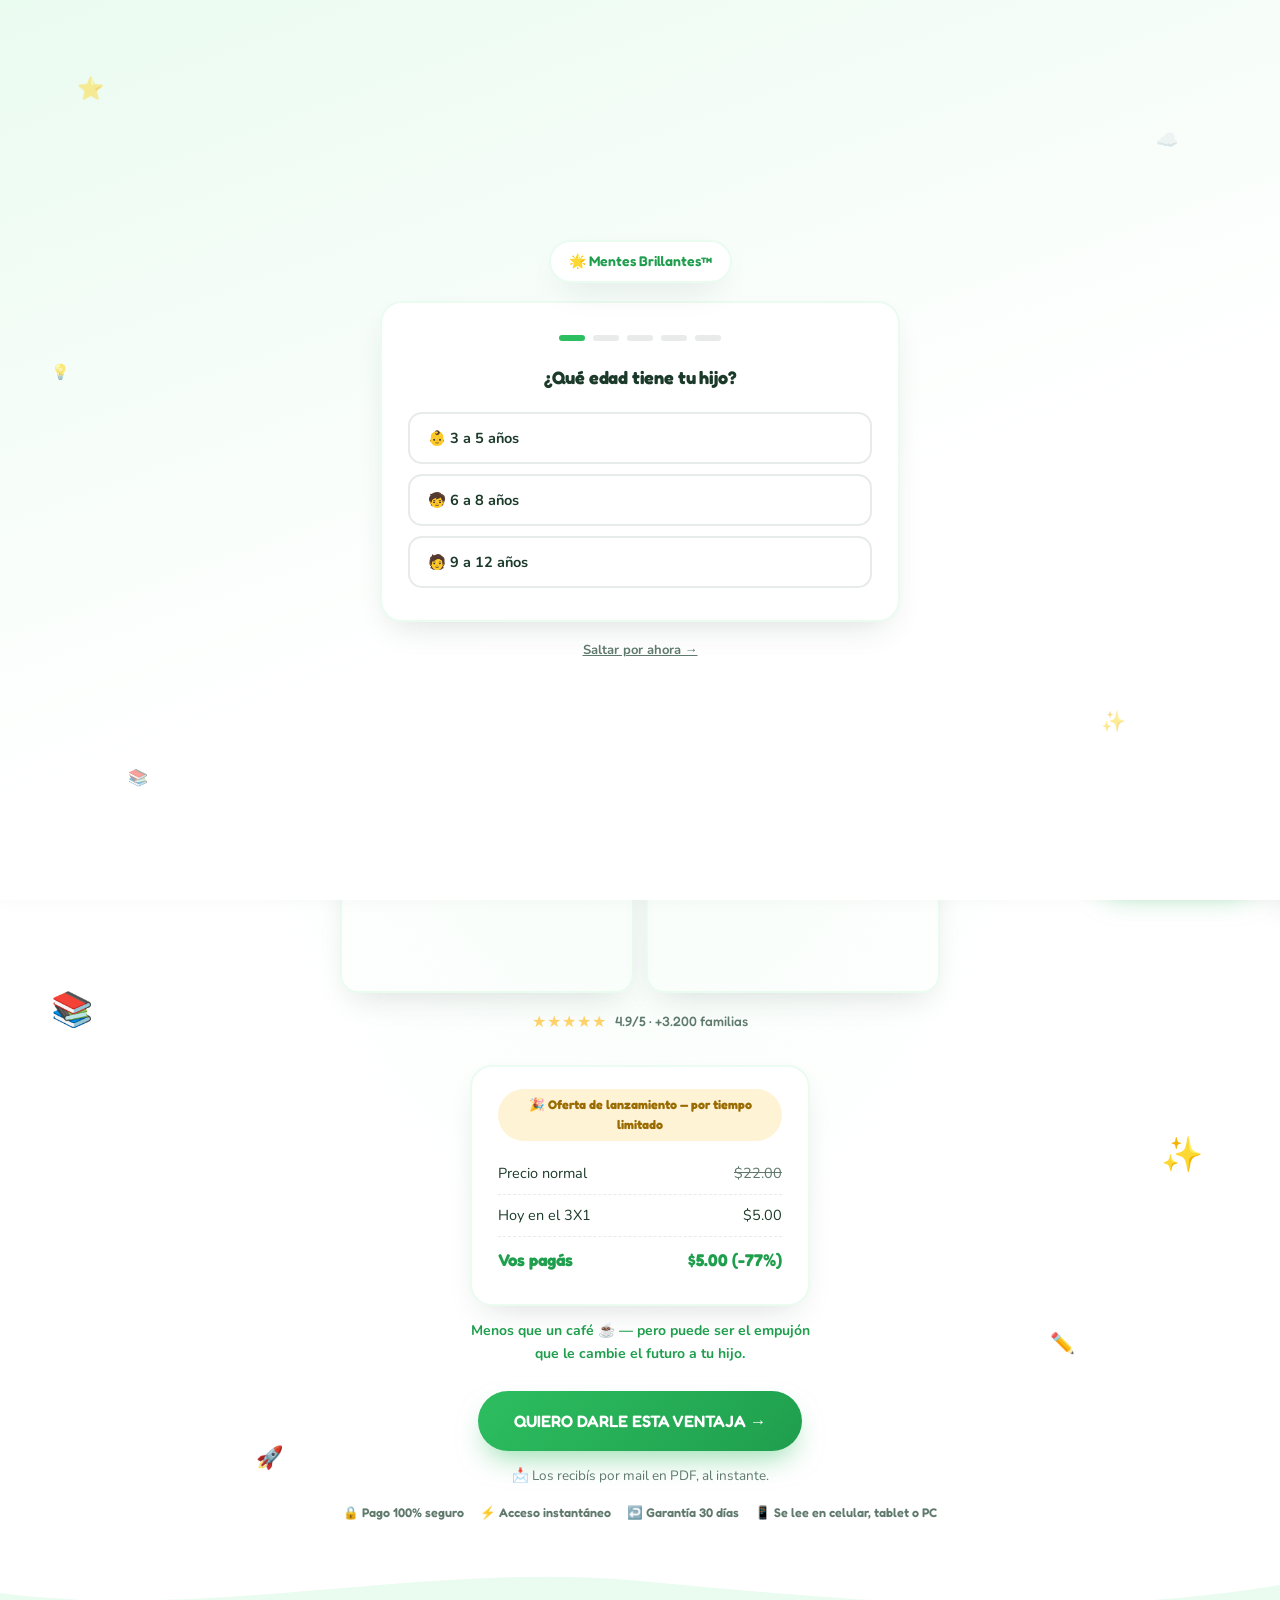
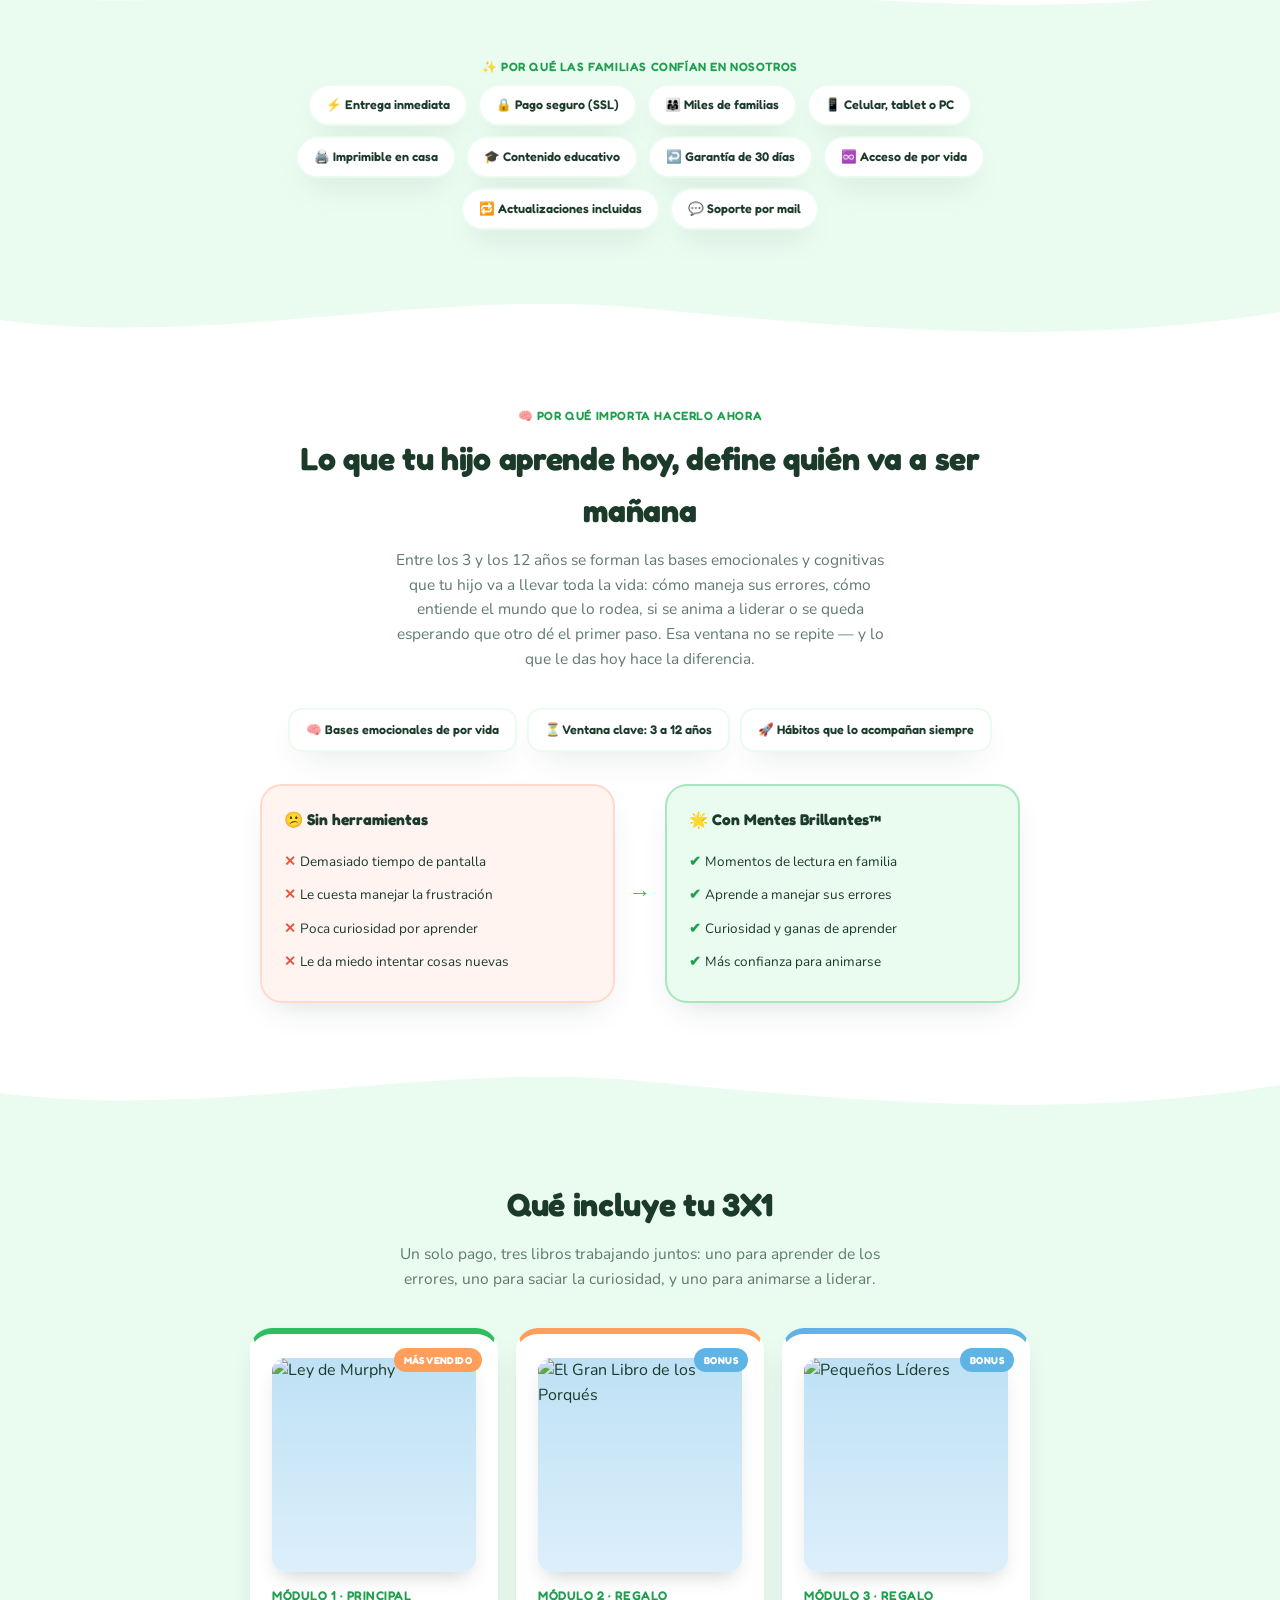
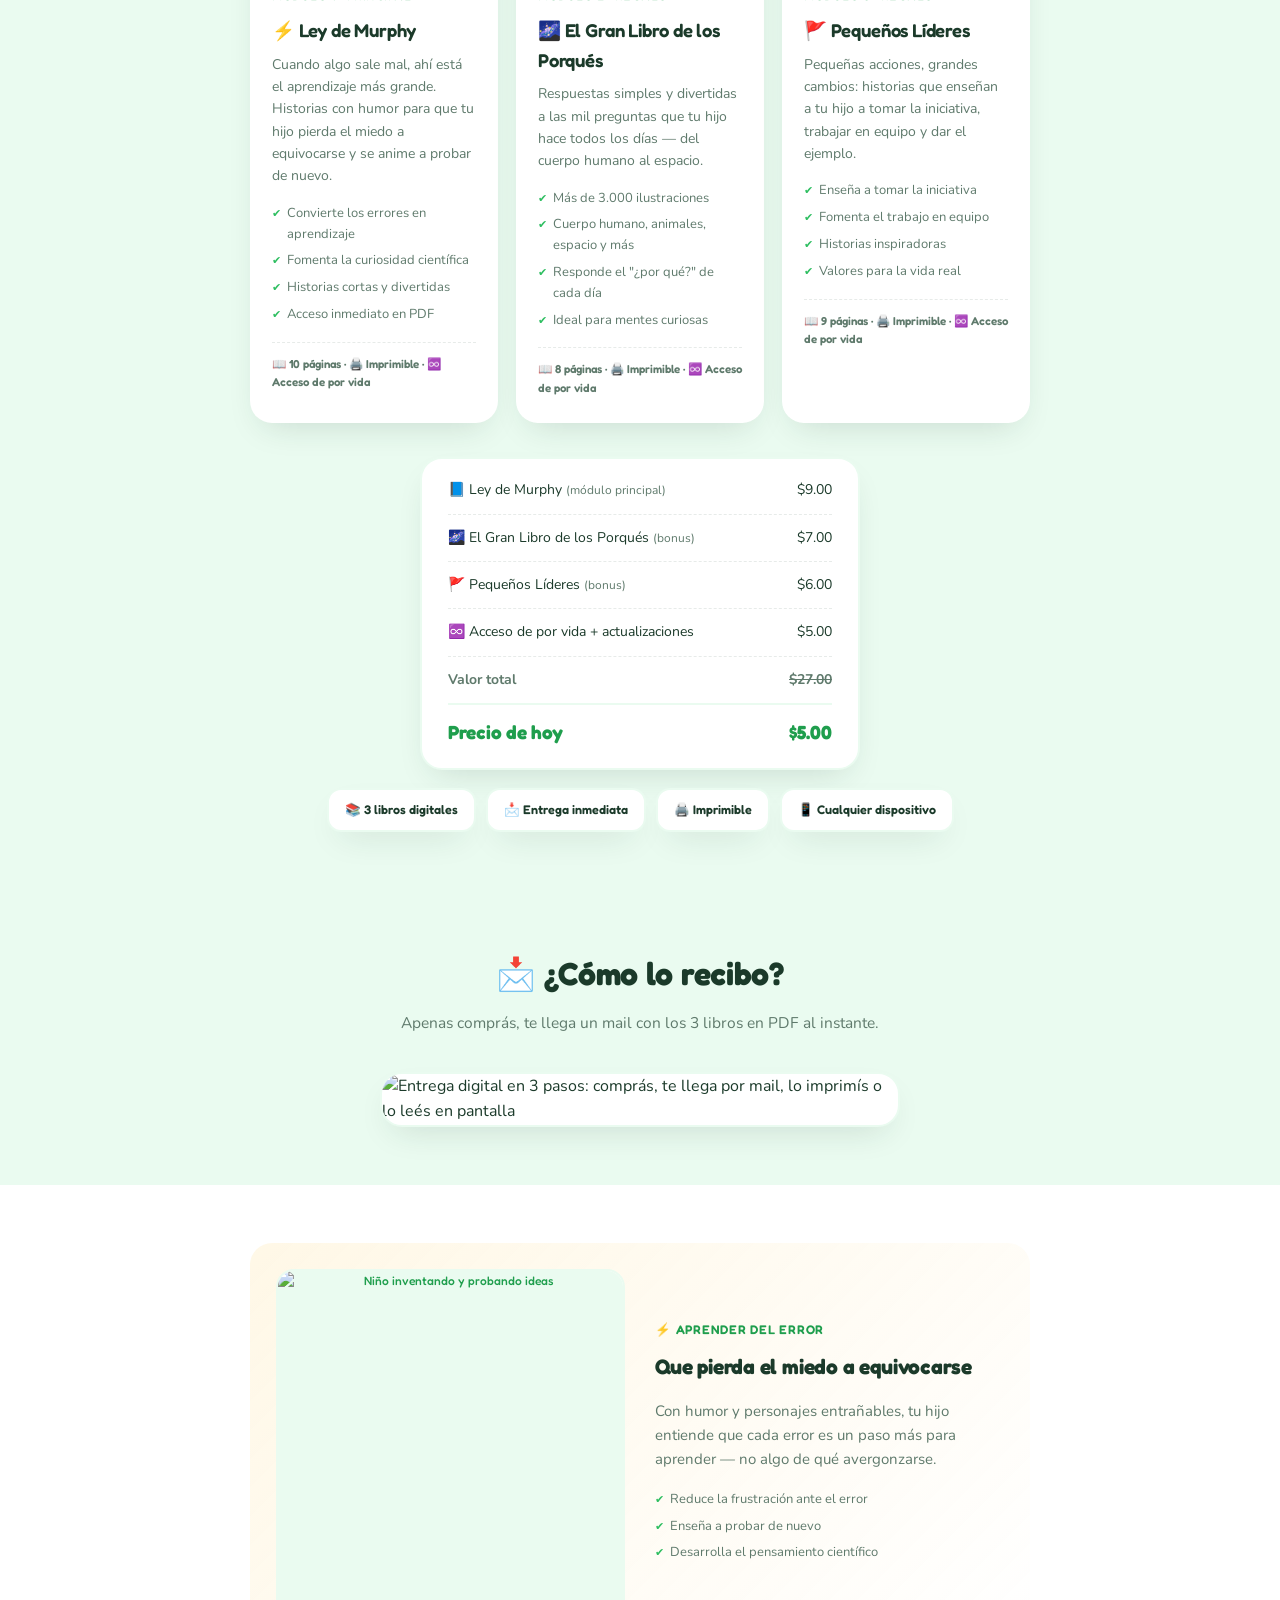
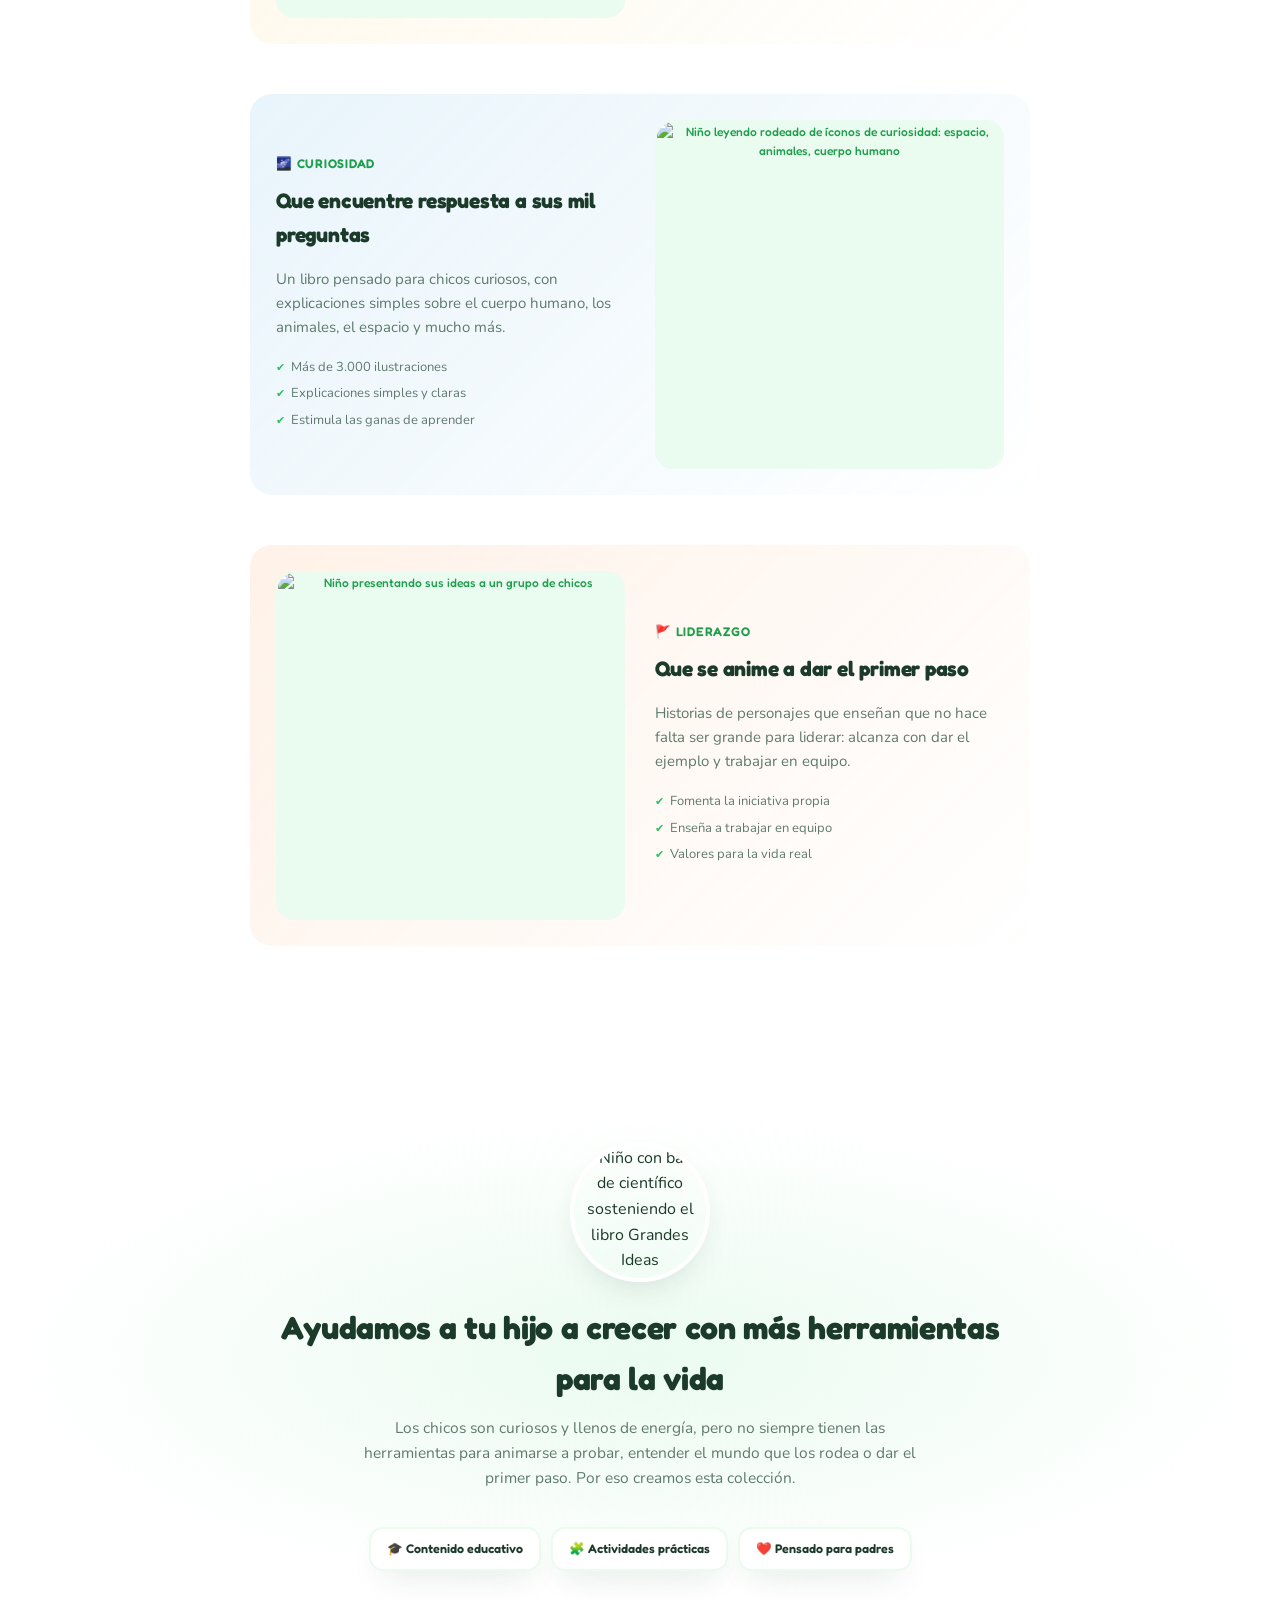
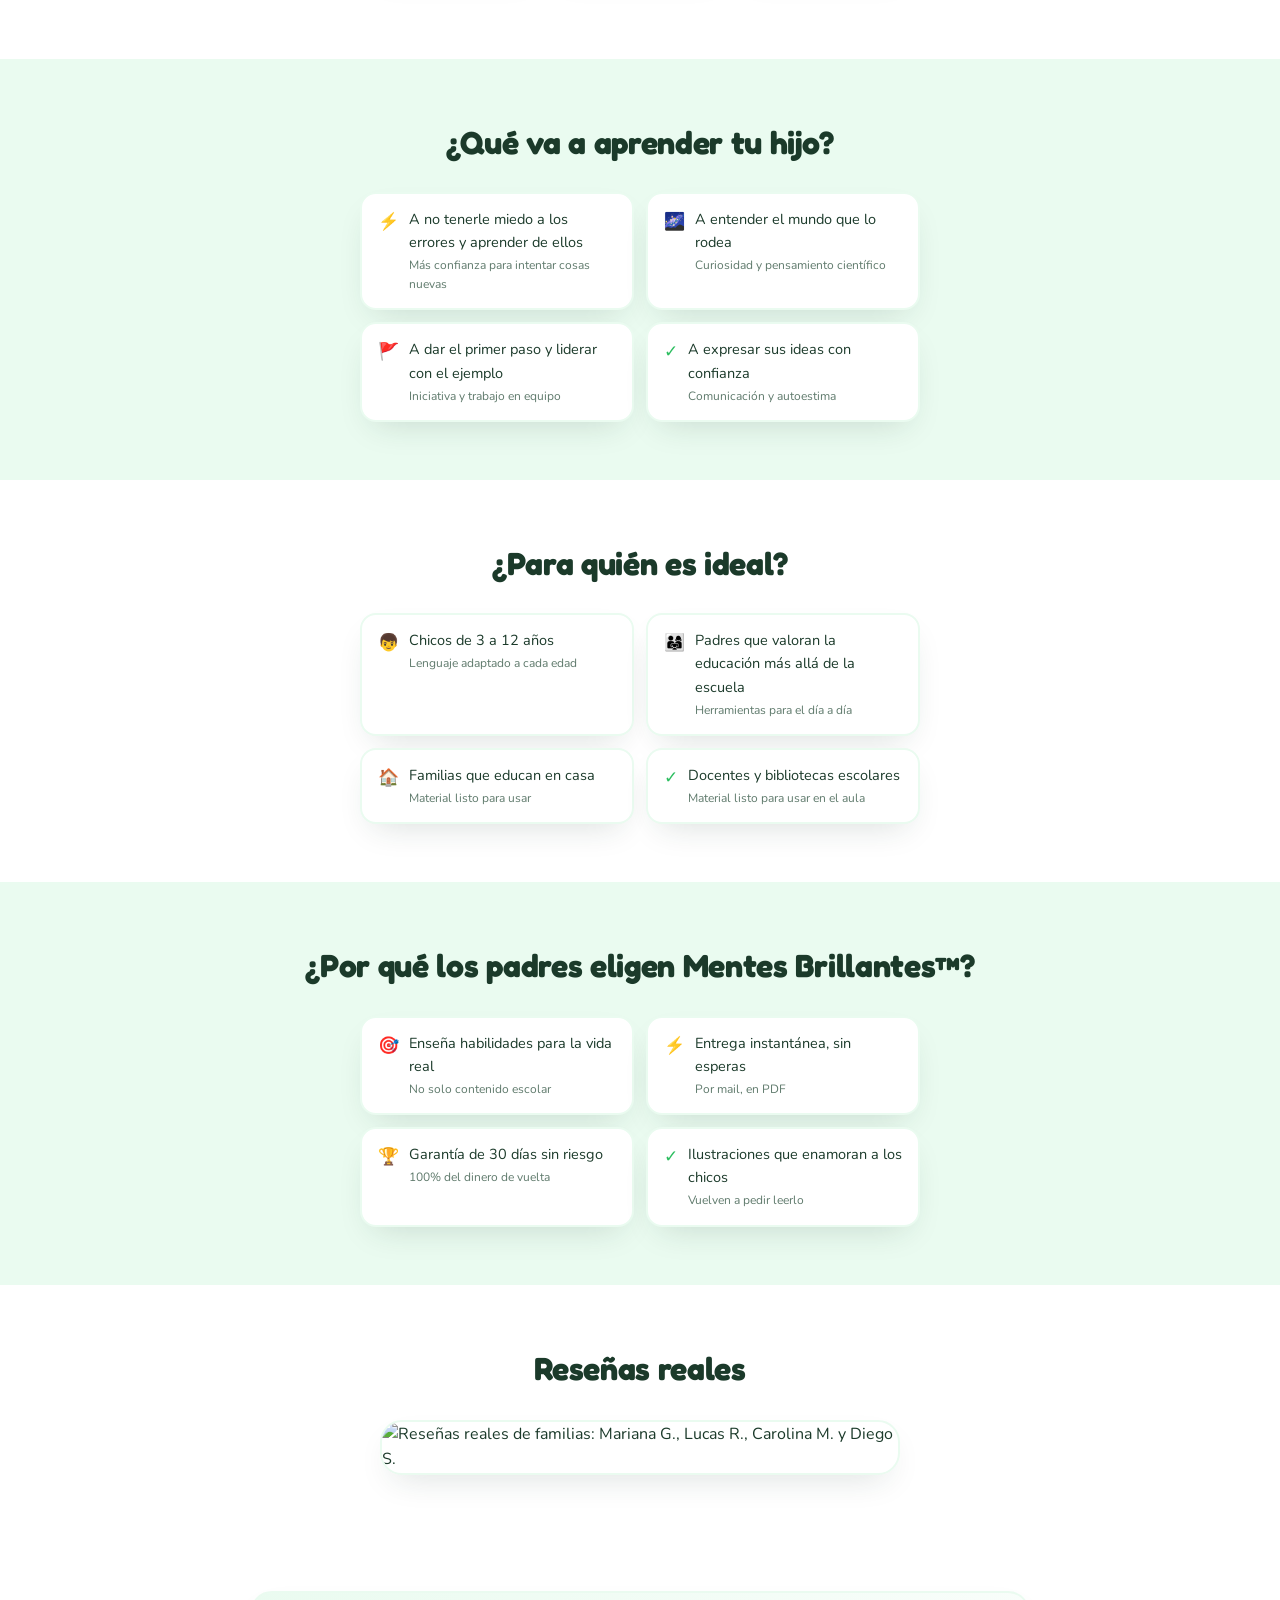
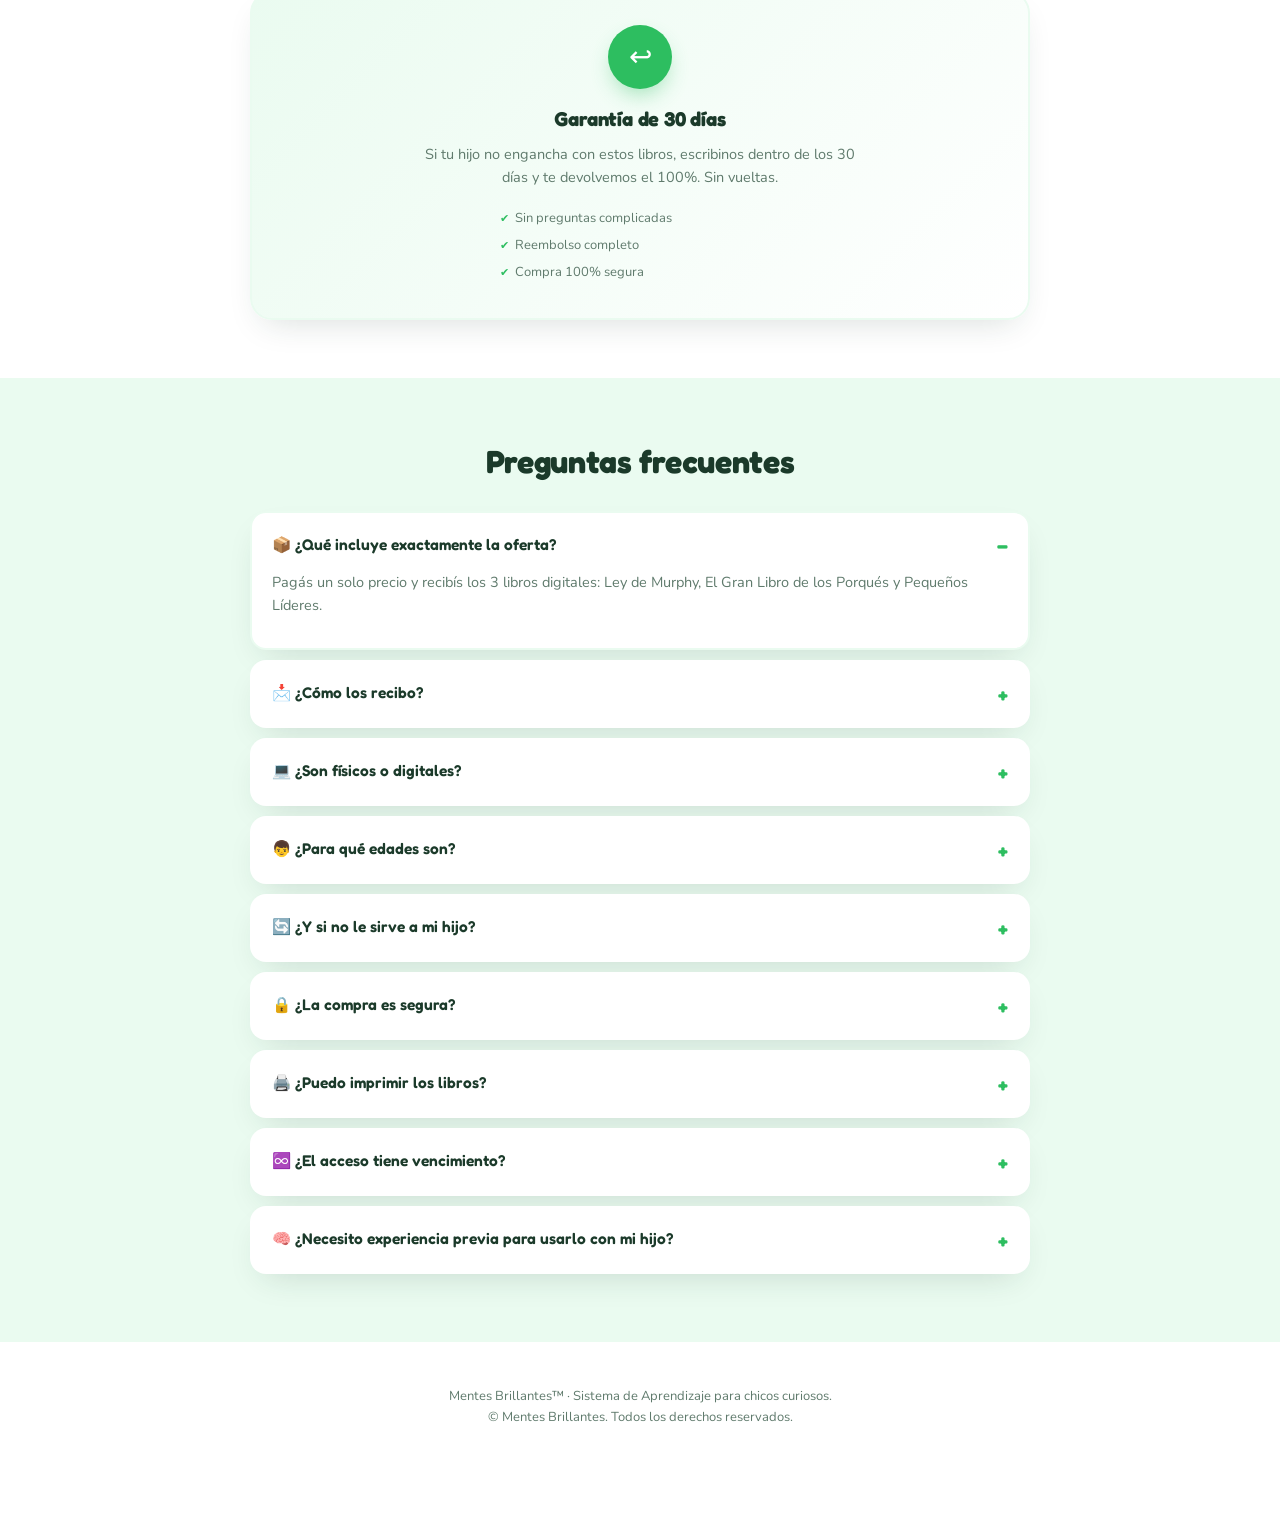
==== index.html @ 6974139f "Add files via upload" ====
<!DOCTYPE html>
<html lang="es">
<head>
<meta charset="UTF-8">
<meta name="viewport" content="width=device-width, initial-scale=1.0">
<title>Mentes Brillantes™ — 3X1 Colección para chicos</title>
<link rel="preconnect" href="https://fonts.googleapis.com">
<link href="https://fonts.googleapis.com/css2?family=Fredoka:wght@500;600;700&family=Nunito:wght@400;600;700;800&display=swap" rel="stylesheet">
<link rel="icon" type="image/svg+xml" href="favicon.svg">
<link rel="icon" type="image/png" sizes="32x32" href="favicon-32.png">
<link rel="apple-touch-icon" href="apple-touch-icon.png">
<link rel="stylesheet" href="style.css">

<!-- Meta Pixel Code -->
<script>
!function(f,b,e,v,n,t,s)
{if(f.fbq)return;n=f.fbq=function(){n.callMethod?
n.callMethod.apply(n,arguments):n.queue.push(arguments)};
if(!f._fbq)f._fbq=n;n.push=n;n.loaded=!0;n.version='2.0';
n.queue=[];t=b.createElement(e);t.async=!0;
t.src=v;s=b.getElementsByTagName(e)[0];
s.parentNode.insertBefore(t,s)}(window, document,'script',
'https://connect.facebook.net/en_US/fbevents.js');
fbq('init', '1269943107869825');
fbq('track', 'PageView');
</script>
<noscript><img height="1" width="1" style="display:none"
src="https://www.facebook.com/tr?id=1269943107869825&ev=PageView&noscript=1"
/></noscript>
<!-- End Meta Pixel Code -->

</head>
<body>

  <div class="quiz-intro" id="quizIntro">
    <span class="quiz-deco d1" style="top:8%;left:6%;">⭐</span>
    <span class="quiz-deco d2" style="top:14%;right:8%;">☁️</span>
    <span class="quiz-deco d3" style="bottom:12%;left:10%;">📚</span>
    <span class="quiz-deco d4" style="bottom:18%;right:12%;">✨</span>
    <span class="quiz-deco d5" style="top:40%;left:4%;">💡</span>
    <div class="quiz-intro-inner">
      <div class="quiz-intro-badge">🌟 Mentes Brillantes™</div>
      <div class="quiz-card">
        <div class="quiz-progress">
          <span class="quiz-dot active" data-dot="1"></span>
          <span class="quiz-dot" data-dot="2"></span>
          <span class="quiz-dot" data-dot="3"></span>
          <span class="quiz-dot" data-dot="4"></span>
          <span class="quiz-dot" data-dot="5"></span>
        </div>

        <div class="quiz-step" data-step="1">
          <h3>¿Qué edad tiene tu hijo?</h3>
          <div class="quiz-options">
            <button class="quiz-opt" data-q="edad" data-value="3 a 5 años">👶 3 a 5 años</button>
            <button class="quiz-opt" data-q="edad" data-value="6 a 8 años">🧒 6 a 8 años</button>
            <button class="quiz-opt" data-q="edad" data-value="9 a 12 años">🧑 9 a 12 años</button>
          </div>
        </div>

        <div class="quiz-step" data-step="2" hidden>
          <h3>¿Qué te gustaría mejorar en él o ella?</h3>
          <div class="quiz-options">
            <button class="quiz-opt" data-q="meta" data-value="errores">😅 Manejar mejor los errores</button>
            <button class="quiz-opt" data-q="meta" data-value="curiosidad">🌌 Estimular su curiosidad</button>
            <button class="quiz-opt" data-q="meta" data-value="liderazgo">🚩 Desarrollar su liderazgo</button>
          </div>
        </div>

        <div class="quiz-step" data-step="3" hidden>
          <h3>¿Cuánto tiempo pasa en pantallas al día?</h3>
          <div class="quiz-options">
            <button class="quiz-opt" data-q="pantalla" data-value="poco">🟢 Menos de 1 hora</button>
            <button class="quiz-opt" data-q="pantalla" data-value="medio">🟡 1 a 3 horas</button>
            <button class="quiz-opt" data-q="pantalla" data-value="mucho">🔴 Más de 3 horas</button>
          </div>
        </div>

        <div class="quiz-step" data-step="4" hidden>
          <h3>¿Con qué frecuencia le cuesta manejar la frustración?</h3>
          <div class="quiz-options">
            <button class="quiz-opt" data-q="frustracion" data-value="nunca">😌 Casi nunca</button>
            <button class="quiz-opt" data-q="frustracion" data-value="aveces">😐 A veces</button>
            <button class="quiz-opt" data-q="frustracion" data-value="seguido">😣 Bastante seguido</button>
          </div>
        </div>

        <div class="quiz-step" data-step="5" hidden>
          <h3>¿Cómo prefieren leer en casa?</h3>
          <div class="quiz-options">
            <button class="quiz-opt" data-q="lectura" data-value="juntos">👨‍👩‍👧 En familia, juntos</button>
            <button class="quiz-opt" data-q="lectura" data-value="solo">📖 Que lea solo/a</button>
            <button class="quiz-opt" data-q="lectura" data-value="ambos">🔄 Un poco de los dos</button>
          </div>
        </div>

        <div class="quiz-result" data-step="result" hidden>
          <div class="quiz-result-icon">🎉</div>
          <h3>¡Encontramos el sistema perfecto!</h3>
          <p id="quizResultText"></p>
          <button class="cta" id="quizContinueBtn" type="button">VER MI RECOMENDACIÓN →</button>
        </div>
      </div>
      <button class="quiz-skip" id="quizSkipBtn" type="button">Saltar por ahora →</button>
    </div>
  </div>

  <div class="portal-transition" id="portalTransition">
    <span class="portal-star" style="top:20%;left:15%;">⭐</span>
    <span class="portal-star" style="top:30%;right:18%;">✨</span>
    <span class="portal-star" style="bottom:25%;left:22%;">🌟</span>
    <span class="portal-star" style="bottom:35%;right:12%;">⭐</span>
    <span class="portal-star" style="top:50%;left:50%;">✨</span>
  </div>


  <div class="bg-pattern"></div>

  <div class="drawer-overlay" id="drawerOverlay"></div>
  <div class="drawer" id="cartDrawer">
    <div class="drawer-head">Tu carrito <button class="drawer-close" id="drawerClose">×</button></div>
    <div class="drawer-body">
      <div class="upsell-item">
        <div class="ph-img">📚</div>
        <div class="meta">Mentes Brillantes™ 3X1<small>$5.00</small></div>
      </div>
    </div>
    <div class="drawer-foot">
      <div class="subtotal"><span>Subtotal</span><span>$5.00</span></div>
      <a href="#" class="cta js-open-checkout">FINALIZAR COMPRA →</a>
    </div>
  </div>

  <div class="checkout-modal-overlay" id="checkoutOverlay"></div>
  <div class="checkout-modal" id="checkoutModal" role="dialog" aria-modal="true" aria-label="Resumen del pedido">
    <span class="co-deco cd1">⭐</span>
    <span class="co-deco cd2">✨</span>
    <span class="co-deco cd3">🌟</span>
    <button class="checkout-modal-close" id="checkoutModalClose" aria-label="Cerrar">×</button>

    <div class="co-reassure">🔒 Estás a un paso — compra 100% segura</div>

    <div class="co-covers">
      <img src="images/murphy.png" alt="Ley de Murphy">
      <img src="images/porques.png" alt="El Gran Libro de los Porqués">
      <img src="images/lideres.png" alt="Pequeños Líderes">
    </div>
    <h1 class="co-h1">Sistema de Aprendizaje 3X1</h1>
    <p class="co-sub">Confirmá tu pedido para recibir los 3 libros al instante</p>

    <ul class="co-includes">
      <li>⚡ Ley de Murphy — módulo principal</li>
      <li>🌌 El Gran Libro de los Porqués — de regalo</li>
      <li>🚩 Pequeños Líderes — de regalo</li>
      <li>♾️ Acceso de por vida + actualizaciones futuras</li>
    </ul>

    <div class="co-total">
      <span class="lbl">Total a pagar hoy</span>
      <span><span class="old">$22.00</span> &nbsp; <span class="now">$5.00</span></span>
    </div>

    <div class="co-trust">
      <span>🔒 Pago 100% seguro</span>
      <span>⚡ Entrega instantánea</span>
      <span>📱 Cualquier dispositivo</span>
      <span>↩️ Garantía 30 días</span>
    </div>

    <a href="https://checkoutkupfy.com/checkout/cmsc53tmu09qm01om63j3rvk7?offer=AZT6DG3" class="co-cta" id="checkoutCta">CONFIRMAR Y PAGAR DE FORMA SEGURA →</a>
    <p class="co-microcopy">Vas a completar el pago en un entorno 100% seguro. Los libros llegan a tu mail apenas se confirme.</p>
  </div>

  <div class="top-bar wrap" style="max-width:820px;">
    <span class="brand">🌟 Mentes Brillantes™</span>
    <button class="cart-btn" id="cartOpen">🛒 Carrito <span class="cart-count">1</span></button>
  </div>

  <div class="ribbon">
    <div class="track">
      <div class="seg">
        <span>🧠 CIENCIA Y CURIOSIDAD PARA CHICOS</span>
        <span>🎁 HOY 3X1</span>
        <span>📩 ENTREGA INSTANTÁNEA POR MAIL</span>
        <span>🔒 PAGO 100% SEGURO</span>
        <span>↩️ GARANTÍA DE 30 DÍAS</span>
        <span>🖨️ IMPRIMIBLE EN CASA</span>
        <span>📱 CUALQUIER DISPOSITIVO</span>
      </div>
      <div class="seg" aria-hidden="true">
        <span>🧠 CIENCIA Y CURIOSIDAD PARA CHICOS</span>
        <span>🎁 HOY 3X1</span>
        <span>📩 ENTREGA INSTANTÁNEA POR MAIL</span>
        <span>🔒 PAGO 100% SEGURO</span>
        <span>↩️ GARANTÍA DE 30 DÍAS</span>
        <span>🖨️ IMPRIMIBLE EN CASA</span>
        <span>📱 CUALQUIER DISPOSITIVO</span>
      </div>
    </div>
  </div>

  <div class="hero">
    <span class="hero-deco float-a twinkle" style="top:14%;left:6%;">⭐</span>
    <span class="hero-deco float-b" style="top:22%;right:8%;">☁️</span>
    <span class="hero-deco float-a" style="top:60%;left:4%;">📚</span>
    <span class="hero-deco float-b twinkle" style="top:70%;right:6%;">✨</span>
    <span class="hero-deco float-a" style="top:8%;right:22%;font-size:22px;">🎈</span>
    <span class="hero-deco float-b" style="bottom:6%;left:20%;font-size:22px;">🚀</span>
    <span class="hero-deco float-a twinkle" style="top:40%;left:11%;font-size:20px;">🧩</span>
    <span class="hero-deco float-b" style="top:16%;left:38%;font-size:18px;">💡</span>
    <span class="hero-deco float-a" style="bottom:14%;right:16%;font-size:20px;">✏️</span>

    <div class="wrap">
      <div class="badge">🌟 Sistema de Aprendizaje Mentes Brillantes™</div>
      <div class="quiz-personal-banner" id="quizPersonalBanner" hidden></div>
      <h1 class="headline">Dale a tu hijo <span class="hl">una ventaja para toda la vida</span>, aprendiendo mientras se divierte</h1>
      <p class="sub">Un sistema completo de 3 libros digitales, pensado por especialistas en desarrollo infantil, para que tu hijo de 3 a 12 años pierda el miedo a equivocarse, entienda el mundo que lo rodea, y se anime a liderar con el ejemplo.</p>

      <div class="above-fold-trust">
        <span>⭐⭐⭐⭐⭐ 4.9/5</span>
        <span>👨‍👩‍👧 +3.200 familias felices</span>
        <span>⚡ Acceso instantáneo</span>
        <span>📱 Funciona en cualquier dispositivo</span>
        <span>♾️ Acceso de por vida</span>
        <span>🔒 Pago 100% seguro</span>
        <span>↩️ Garantía de devolución</span>
      </div>

      <div class="hero-gallery">
        <div class="hg-main"><img src="images/grupo-3x1.png" alt="Colección 3X1 Mentes Brillantes"></div>
        <div class="hg-sub">
          <img src="images/grupo-precio.png" alt="Ley de Murphy + 2 libros de regalo">
          <img src="images/lifestyle-mama-hijo.jpg" alt="Mamá y su hijo leyendo juntos">
        </div>
      </div>

      <div class="mini-reviews">
        <span class="stars-inline">★★★★★</span> 4.9/5 · +3.200 familias
      </div>

      <div class="price-card">
        <div class="offer-reason">🎉 Oferta de lanzamiento — por tiempo limitado</div>
        <div class="row"><span>Precio normal</span><span style="text-decoration:line-through;color:var(--muted);">$22.00</span></div>
        <div class="row"><span>Hoy en el 3X1</span><span>$5.00</span></div>
        <div class="row total"><span>Vos pagás</span><span>$5.00 (-77%)</span></div>
      </div>
      <p class="value-line">Menos que un café ☕ — pero puede ser el empujón que le cambie el futuro a tu hijo.</p>

      <a href="#" class="cta js-open-checkout">QUIERO DARLE ESTA VENTAJA →</a>
      <p class="microcopy">📩 Los recibís por mail en PDF, al instante.</p>
      <div class="mini-trust-row">
        <span>🔒 Pago 100% seguro</span>
        <span>⚡ Acceso instantáneo</span>
        <span>↩️ Garantía 30 días</span>
        <span>📱 Se lee en celular, tablet o PC</span>
      </div>
    </div>
  </div>

  <div class="wave" style="margin-top:-2px;">
    <svg viewBox="0 0 1440 60" preserveAspectRatio="none"><path d="M0,32 C240,60 480,0 720,20 C960,40 1200,60 1440,24 L1440,60 L0,60 Z" fill="#EAFBF0"/></svg>
  </div>

  <section style="background:var(--green-light);padding-top:36px;">
    <div class="wrap fade-up">
      <div class="section-caption">✨ Por qué las familias confían en nosotros</div>
      <div class="trust-row">
        <div class="trust-pill">⚡ Entrega inmediata</div>
        <div class="trust-pill">🔒 Pago seguro (SSL)</div>
        <div class="trust-pill">👨‍👩‍👧 Miles de familias</div>
        <div class="trust-pill">📱 Celular, tablet o PC</div>
        <div class="trust-pill">🖨️ Imprimible en casa</div>
        <div class="trust-pill">🎓 Contenido educativo</div>
        <div class="trust-pill">↩️ Garantía de 30 días</div>
        <div class="trust-pill">♾️ Acceso de por vida</div>
        <div class="trust-pill">🔁 Actualizaciones incluidas</div>
        <div class="trust-pill">💬 Soporte por mail</div>
      </div>
    </div>
  </section>

  <div class="wave">
    <svg viewBox="0 0 1440 60" preserveAspectRatio="none"><path d="M0,28 C240,0 480,60 720,40 C960,20 1200,0 1440,36 L1440,60 L0,60 Z" fill="#EAFBF0" transform="scale(1,-1) translate(0,-60)"/></svg>
  </div>

  <section>
    <div class="wrap fade-up">
      <div class="section-caption">🧠 Por qué importa hacerlo ahora</div>
      <div class="bundle-title"><h2>Lo que tu hijo aprende hoy, define quién va a ser mañana</h2></div>
      <p class="bundle-sub">Entre los 3 y los 12 años se forman las bases emocionales y cognitivas que tu hijo va a llevar toda la vida: cómo maneja sus errores, cómo entiende el mundo que lo rodea, si se anima a liderar o se queda esperando que otro dé el primer paso. Esa ventana no se repite — y lo que le das hoy hace la diferencia.</p>
      <div class="stat-row">
        <div class="stat-pill">🧠 Bases emocionales de por vida</div>
        <div class="stat-pill">⏳ Ventana clave: 3 a 12 años</div>
        <div class="stat-pill">🚀 Hábitos que lo acompañan siempre</div>
      </div>

      <div class="before-after">
        <div class="ba-col ba-before">
          <div class="ba-title">😕 Sin herramientas</div>
          <ul>
            <li>Demasiado tiempo de pantalla</li>
            <li>Le cuesta manejar la frustración</li>
            <li>Poca curiosidad por aprender</li>
            <li>Le da miedo intentar cosas nuevas</li>
          </ul>
        </div>
        <div class="ba-arrow">→</div>
        <div class="ba-col ba-after">
          <div class="ba-title">🌟 Con Mentes Brillantes™</div>
          <ul>
            <li>Momentos de lectura en familia</li>
            <li>Aprende a manejar sus errores</li>
            <li>Curiosidad y ganas de aprender</li>
            <li>Más confianza para animarse</li>
          </ul>
        </div>
      </div>
    </div>
  </section>

  <div class="wave">
    <svg viewBox="0 0 1440 60" preserveAspectRatio="none"><path d="M0,32 C240,60 480,0 720,20 C960,40 1200,60 1440,24 L1440,60 L0,60 Z" fill="#EAFBF0"/></svg>
  </div>

  <section id="oferta" style="background:var(--green-light);">
    <div class="wrap fade-up">
      <div class="bundle-title"><h2>Qué incluye tu 3X1</h2></div>
      <p class="bundle-sub">Un solo pago, tres libros trabajando juntos: uno para aprender de los errores, uno para saciar la curiosidad, y uno para animarse a liderar.</p>

      <div class="bundle-grid">
        <div class="book-card">
          <div class="card-badge bestseller">MÁS VENDIDO</div>
          <div class="book-cover"><img src="images/murphy.png" alt="Ley de Murphy"></div>
          <div class="num">Módulo 1 · Principal</div>
          <h3>⚡ Ley de Murphy</h3>
          <p>Cuando algo sale mal, ahí está el aprendizaje más grande. Historias con humor para que tu hijo pierda el miedo a equivocarse y se anime a probar de nuevo.</p>
          <ul class="feature-list">
            <li>Convierte los errores en aprendizaje</li>
            <li>Fomenta la curiosidad científica</li>
            <li>Historias cortas y divertidas</li>
            <li>Acceso inmediato en PDF</li>
          </ul>
          <div class="mini-caption">📖 10 páginas · 🖨️ Imprimible · ♾️ Acceso de por vida</div>
        </div>
        <div class="book-card">
          <div class="card-badge bonus">BONUS</div>
          <div class="book-cover"><img src="images/porques.png" alt="El Gran Libro de los Porqués"></div>
          <div class="num">Módulo 2 · Regalo</div>
          <h3>🌌 El Gran Libro de los Porqués</h3>
          <p>Respuestas simples y divertidas a las mil preguntas que tu hijo hace todos los días — del cuerpo humano al espacio.</p>
          <ul class="feature-list">
            <li>Más de 3.000 ilustraciones</li>
            <li>Cuerpo humano, animales, espacio y más</li>
            <li>Responde el "¿por qué?" de cada día</li>
            <li>Ideal para mentes curiosas</li>
          </ul>
          <div class="mini-caption">📖 8 páginas · 🖨️ Imprimible · ♾️ Acceso de por vida</div>
        </div>
        <div class="book-card">
          <div class="card-badge bonus">BONUS</div>
          <div class="book-cover"><img src="images/lideres.png" alt="Pequeños Líderes"></div>
          <div class="num">Módulo 3 · Regalo</div>
          <h3>🚩 Pequeños Líderes</h3>
          <p>Pequeñas acciones, grandes cambios: historias que enseñan a tu hijo a tomar la iniciativa, trabajar en equipo y dar el ejemplo.</p>
          <ul class="feature-list">
            <li>Enseña a tomar la iniciativa</li>
            <li>Fomenta el trabajo en equipo</li>
            <li>Historias inspiradoras</li>
            <li>Valores para la vida real</li>
          </ul>
          <div class="mini-caption">📖 9 páginas · 🖨️ Imprimible · ♾️ Acceso de por vida</div>
        </div>
      </div>

      <div class="value-stack">
        <div class="vs-row"><span>📘 Ley de Murphy <em>(módulo principal)</em></span><span>$9.00</span></div>
        <div class="vs-row"><span>🌌 El Gran Libro de los Porqués <em>(bonus)</em></span><span>$7.00</span></div>
        <div class="vs-row"><span>🚩 Pequeños Líderes <em>(bonus)</em></span><span>$6.00</span></div>
        <div class="vs-row"><span>♾️ Acceso de por vida + actualizaciones</span><span>$5.00</span></div>
        <div class="vs-row total"><span>Valor total</span><span style="text-decoration:line-through;">$27.00</span></div>
        <div class="vs-row today"><span>Precio de hoy</span><span>$5.00</span></div>
      </div>

      <div class="stat-row">
        <div class="stat-pill">📚 3 libros digitales</div>
        <div class="stat-pill">📩 Entrega inmediata</div>
        <div class="stat-pill">🖨️ Imprimible</div>
        <div class="stat-pill">📱 Cualquier dispositivo</div>
      </div>
    </div>
  </section>

  <section style="background:var(--green-light);">
    <div class="wrap fade-up">
      <div class="bundle-title"><h2>📩 ¿Cómo lo recibo?</h2></div>
      <p class="bundle-sub">Apenas comprás, te llega un mail con los 3 libros en PDF al instante.</p>
      <div class="delivery-img">
        <img src="images/entrega-3-pasos.jpg" alt="Entrega digital en 3 pasos: comprás, te llega por mail, lo imprimís o lo leés en pantalla">
      </div>
    </div>
  </section>

  <section>
    <div class="wrap">
      <div class="img-block fade-up">
        <div class="ph-img has-img"><img src="images/lifestyle-inventor.jpg" alt="Niño inventando y probando ideas"></div>
        <div>
          <div class="eyebrow">⚡ Aprender del error</div>
          <h3>Que pierda el miedo a equivocarse</h3>
          <p>Con humor y personajes entrañables, tu hijo entiende que cada error es un paso más para aprender — no algo de qué avergonzarse.</p>
          <ul class="feature-list">
            <li>Reduce la frustración ante el error</li>
            <li>Enseña a probar de nuevo</li>
            <li>Desarrolla el pensamiento científico</li>
          </ul>
        </div>
      </div>
      <div class="img-block fade-up">
        <div class="ph-img has-img"><img src="images/lifestyle-curiosidad.jpg" alt="Niño leyendo rodeado de íconos de curiosidad: espacio, animales, cuerpo humano"></div>
        <div>
          <div class="eyebrow">🌌 Curiosidad</div>
          <h3>Que encuentre respuesta a sus mil preguntas</h3>
          <p>Un libro pensado para chicos curiosos, con explicaciones simples sobre el cuerpo humano, los animales, el espacio y mucho más.</p>
          <ul class="feature-list">
            <li>Más de 3.000 ilustraciones</li>
            <li>Explicaciones simples y claras</li>
            <li>Estimula las ganas de aprender</li>
          </ul>
        </div>
      </div>
      <div class="img-block fade-up">
        <div class="ph-img has-img"><img src="images/lifestyle-lider.jpg" alt="Niño presentando sus ideas a un grupo de chicos"></div>
        <div>
          <div class="eyebrow">🚩 Liderazgo</div>
          <h3>Que se anime a dar el primer paso</h3>
          <p>Historias de personajes que enseñan que no hace falta ser grande para liderar: alcanza con dar el ejemplo y trabajar en equipo.</p>
          <ul class="feature-list">
            <li>Fomenta la iniciativa propia</li>
            <li>Enseña a trabajar en equipo</li>
            <li>Valores para la vida real</li>
          </ul>
        </div>
      </div>
    </div>
  </section>

  <section>
    <div class="mission-wrap fade-up">
      <div class="blob"></div>
      <div class="wrap">
        <div class="mission-img"><img src="images/lifestyle-cientifico.jpg" alt="Niño con bata de científico sosteniendo el libro Grandes Ideas"></div>
        <div class="bundle-title"><h2>Ayudamos a tu hijo a crecer con más herramientas para la vida</h2></div>
        <p class="bundle-sub" style="max-width:560px;">Los chicos son curiosos y llenos de energía, pero no siempre tienen las herramientas para animarse a probar, entender el mundo que los rodea o dar el primer paso. Por eso creamos esta colección.</p>
        <div class="stat-row">
          <div class="stat-pill">🎓 Contenido educativo</div>
          <div class="stat-pill">🧩 Actividades prácticas</div>
          <div class="stat-pill">❤️ Pensado para padres</div>
        </div>
      </div>
    </div>
  </section>

  <section style="background:var(--green-light);">
    <div class="wrap fade-up">
      <div class="bundle-title"><h2>¿Qué va a aprender tu hijo?</h2></div>
      <div class="check-grid">
        <div class="check-chip"><span class="ico">⚡</span><div>A no tenerle miedo a los errores y aprender de ellos<span class="chip-sub">Más confianza para intentar cosas nuevas</span></div></div>
        <div class="check-chip"><span class="ico">🌌</span><div>A entender el mundo que lo rodea<span class="chip-sub">Curiosidad y pensamiento científico</span></div></div>
        <div class="check-chip"><span class="ico">🚩</span><div>A dar el primer paso y liderar con el ejemplo<span class="chip-sub">Iniciativa y trabajo en equipo</span></div></div>
        <div class="check-chip"><span class="ico">✓</span><div>A expresar sus ideas con confianza<span class="chip-sub">Comunicación y autoestima</span></div></div>
      </div>
    </div>
  </section>

  <section>
    <div class="wrap fade-up">
      <div class="bundle-title"><h2>¿Para quién es ideal?</h2></div>
      <div class="check-grid">
        <div class="check-chip"><span class="ico">👦</span><div>Chicos de 3 a 12 años<span class="chip-sub">Lenguaje adaptado a cada edad</span></div></div>
        <div class="check-chip"><span class="ico">👨‍👩‍👧</span><div>Padres que valoran la educación más allá de la escuela<span class="chip-sub">Herramientas para el día a día</span></div></div>
        <div class="check-chip"><span class="ico">🏠</span><div>Familias que educan en casa<span class="chip-sub">Material listo para usar</span></div></div>
        <div class="check-chip"><span class="ico">✓</span><div>Docentes y bibliotecas escolares<span class="chip-sub">Material listo para usar en el aula</span></div></div>
      </div>
    </div>
  </section>

  <section style="background:var(--green-light);">
    <div class="wrap fade-up">
      <div class="bundle-title"><h2>¿Por qué los padres eligen Mentes Brillantes™?</h2></div>
      <div class="check-grid">
        <div class="check-chip"><span class="ico">🎯</span><div>Enseña habilidades para la vida real<span class="chip-sub">No solo contenido escolar</span></div></div>
        <div class="check-chip"><span class="ico">⚡</span><div>Entrega instantánea, sin esperas<span class="chip-sub">Por mail, en PDF</span></div></div>
        <div class="check-chip"><span class="ico">🏆</span><div>Garantía de 30 días sin riesgo<span class="chip-sub">100% del dinero de vuelta</span></div></div>
        <div class="check-chip"><span class="ico">✓</span><div>Ilustraciones que enamoran a los chicos<span class="chip-sub">Vuelven a pedir leerlo</span></div></div>
      </div>
    </div>
  </section>

  <section>
    <div class="wrap fade-up">
      <div class="bundle-title"><h2>Reseñas reales</h2></div>
      <div class="reviews-img">
        <img src="images/testimonios-familias.jpg" alt="Reseñas reales de familias: Mariana G., Lucas R., Carolina M. y Diego S.">
      </div>
    </div>
  </section>

  <section>
    <div class="wrap fade-up">
      <div class="guarantee">
        <div class="g-icon">↩</div>
        <h3>Garantía de 30 días</h3>
        <p>Si tu hijo no engancha con estos libros, escribinos dentro de los 30 días y te devolvemos el 100%. Sin vueltas.</p>
        <ul class="feature-list" style="text-align:left;max-width:280px;margin:16px auto 0;">
          <li>Sin preguntas complicadas</li>
          <li>Reembolso completo</li>
          <li>Compra 100% segura</li>
        </ul>
      </div>
    </div>
  </section>

  <section style="background:var(--green-light);">
    <div class="wrap fade-up">
      <div class="bundle-title"><h2>Preguntas frecuentes</h2></div>
      <div style="margin-top:24px;">
        <details open>
          <summary>📦 ¿Qué incluye exactamente la oferta?</summary>
          <p>Pagás un solo precio y recibís los 3 libros digitales: Ley de Murphy, El Gran Libro de los Porqués y Pequeños Líderes.</p>
        </details>
        <details>
          <summary>📩 ¿Cómo los recibo?</summary>
          <p>Apenas completás la compra te llega un mail con los 3 PDF. Los podés imprimir o leer desde el celular, tablet o computadora.</p>
        </details>
        <details>
          <summary>💻 ¿Son físicos o digitales?</summary>
          <p>Son 100% digitales (PDF). No hay envío ni tiempos de espera.</p>
        </details>
        <details>
          <summary>👦 ¿Para qué edades son?</summary>
          <p>Pensados para chicos de 3 a 12 años, con lenguaje y ejemplos que se adaptan a distintas edades dentro de ese rango.</p>
        </details>
        <details>
          <summary>🔄 ¿Y si no le sirve a mi hijo?</summary>
          <p>Tenés 30 días de garantía. Si no quedás conforme, te devolvemos el 100% del pago.</p>
        </details>
        <details>
          <summary>🔒 ¿La compra es segura?</summary>
          <p>Sí, el pago se procesa de forma segura y vas a recibir tus libros al instante apenas se confirme.</p>
        </details>
        <details>
          <summary>🖨️ ¿Puedo imprimir los libros?</summary>
          <p>Sí, los 3 libros vienen en PDF de alta calidad, listos para imprimir en casa las veces que quieras.</p>
        </details>
        <details>
          <summary>♾️ ¿El acceso tiene vencimiento?</summary>
          <p>No. Una vez que comprás, el acceso es de por vida — el material es tuyo para siempre, junto con futuras actualizaciones.</p>
        </details>
        <details>
          <summary>🧠 ¿Necesito experiencia previa para usarlo con mi hijo?</summary>
          <p>No, no hace falta ninguna preparación. Los libros están pensados para que cualquier padre o madre los use directamente con su hijo, sin pasos extra.</p>
        </details>
      </div>
    </div>
  </section>

  <footer>
    Mentes Brillantes™ · Sistema de Aprendizaje para chicos curiosos.<br>
    © Mentes Brillantes. Todos los derechos reservados.
  </footer>

  <div class="sticky-bar">
    <div class="info">$5.00 <small>antes $22.00 · 3X1 · 🔒 entrega instantánea</small></div>
    <a href="#" class="cta secondary js-open-checkout">COMPRAR AHORA</a>
  </div>

<script src="script.js"></script>

</body>
</html>
---- style.css ----
:root{
    --green:#2DBE60;
    --green-dark:#1F9E4D;
    --green-light:#EAFBF0;
    --yellow:#FFD166;
    --blue:#5FB4E5;
    --orange:#FF9F5B;
    --purple:#C6A8E8;
    --ink:#1B3A2A;
    --muted:#5F7A6C;
    --line:rgba(27,58,42,0.10);
    --white:#FFFFFF;
    --radius:22px;
    --shadow: 0 14px 34px -14px rgba(27,58,42,0.18);
  }
  *{box-sizing:border-box;}
  html{scroll-behavior:smooth;}
  body{
    margin:0;background:var(--white);color:var(--ink);
    font-family:'Nunito',sans-serif;line-height:1.6;
    position:relative;overflow-x:hidden;
  }
  h1,h2,h3,.display{font-family:'Fredoka',sans-serif;margin:0;letter-spacing:-0.01em;}
  .wrap{max-width:820px;margin:0 auto;padding:0 20px;position:relative;z-index:2;}
  a{color:inherit;} img{max-width:100%;display:block;}

  /* ---------- decorative background pattern ---------- */
  .bg-pattern{
    position:fixed;inset:0;z-index:0;pointer-events:none;
    background-image:
      radial-gradient(circle at 8% 12%, rgba(45,190,96,0.05) 0 6px, transparent 7px),
      radial-gradient(circle at 32% 45%, rgba(255,209,102,0.06) 0 5px, transparent 6px),
      radial-gradient(circle at 68% 20%, rgba(95,180,229,0.05) 0 6px, transparent 7px),
      radial-gradient(circle at 85% 60%, rgba(198,168,232,0.06) 0 5px, transparent 6px),
      radial-gradient(circle at 18% 78%, rgba(255,159,91,0.05) 0 6px, transparent 7px),
      radial-gradient(circle at 55% 85%, rgba(45,190,96,0.05) 0 5px, transparent 6px),
      radial-gradient(circle at 92% 92%, rgba(255,209,102,0.05) 0 6px, transparent 7px);
    background-size: 480px 480px;
  }

  /* ---------- floaty animations ---------- */
  @keyframes floaty{0%,100%{transform:translateY(0) rotate(0deg);}50%{transform:translateY(-14px) rotate(4deg);}}
  @keyframes floaty2{0%,100%{transform:translateY(0) rotate(0deg);}50%{transform:translateY(10px) rotate(-3deg);}}
  @keyframes twinkle{0%,100%{opacity:.35;transform:scale(1);}50%{opacity:1;transform:scale(1.15);}}
  @keyframes pulseGlow{0%,100%{box-shadow:0 0 0 0 rgba(45,190,96,0.35);}50%{box-shadow:0 0 0 14px rgba(45,190,96,0);}}
  .float-a{animation:floaty 6s ease-in-out infinite;}
  .float-b{animation:floaty2 7s ease-in-out infinite;}
  .twinkle{animation:twinkle 2.6s ease-in-out infinite;}

  .fade-up{opacity:0;transform:translateY(24px);transition:opacity .6s ease, transform .6s ease;}
  .fade-up.in-view{opacity:1;transform:translateY(0);}

  /* ---------- top bar ---------- */
  .top-bar{
    display:flex;align-items:center;justify-content:space-between;
    padding:16px 20px;position:relative;z-index:3;
  }
  .top-bar .brand{font-size:19px;font-weight:700;color:var(--green-dark);}
  .cart-btn{
    background:var(--white);border:2px solid var(--green-light);border-radius:999px;
    padding:9px 16px;font-family:'Fredoka',sans-serif;font-size:13px;font-weight:600;
    color:var(--green-dark);cursor:pointer;display:flex;align-items:center;gap:6px;
    box-shadow:var(--shadow);
  }
  .cart-count{background:var(--green);color:#fff;border-radius:999px;font-size:11px;padding:1px 8px;}

  /* ---------- ribbon ---------- */
  .ribbon{
    background:linear-gradient(90deg,var(--green),var(--green-dark));
    color:#fff;overflow:hidden;position:relative;z-index:3;
    padding:11px 0;
  }
  .ribbon .track{
    display:flex;width:max-content;
    animation:marquee 22s linear infinite;
  }
  .ribbon:hover .track{animation-play-state:paused;}
  .ribbon .seg{
    display:flex;align-items:center;gap:28px;padding-right:28px;
    font-family:'Fredoka',sans-serif;font-weight:600;font-size:13.5px;white-space:nowrap;
  }
  .ribbon .seg span{opacity:0.9;}
  @keyframes marquee{
    0%{transform:translateX(0);}
    100%{transform:translateX(-50%);}
  }

  /* ---------- hero ---------- */
  .hero{
    position:relative;padding:60px 0 40px;text-align:center;overflow:hidden;
    background:radial-gradient(ellipse at 50% -10%, var(--green-light) 0%, rgba(255,255,255,0) 60%);
  }
  .hero-deco{position:absolute;font-size:34px;z-index:1;user-select:none;}
  .badge{
    display:inline-flex;align-items:center;gap:8px;
    background:var(--white);border:2px solid var(--green-light);
    color:var(--green-dark);font-family:'Fredoka',sans-serif;font-weight:600;
    font-size:12.5px;letter-spacing:0.03em;padding:8px 18px;border-radius:999px;
    margin-bottom:24px;box-shadow:var(--shadow);
  }
  h1.headline{font-size:clamp(32px,6vw,48px);font-weight:700;line-height:1.15;}
  h1.headline .hl{color:var(--green);position:relative;}
  .sub{color:var(--muted);font-size:17.5px;max-width:540px;margin:18px auto 0;}

  .gallery-row{display:flex;gap:12px;justify-content:center;margin:30px 0 0;flex-wrap:wrap;}
  .ph-img{
    background:var(--green-light);border:2px dashed rgba(45,190,96,0.35);border-radius:16px;
    display:flex;align-items:center;justify-content:center;color:var(--green-dark);
    font-family:'Fredoka',sans-serif;font-size:12px;text-align:center;padding:8px;font-weight:500;
    overflow:hidden;
  }
  .ph-img.has-img{border-style:solid;border-color:var(--green-light);background:#fff;padding:0;}
  .ph-img.has-img img{width:100%;height:100%;object-fit:cover;object-position:top center;display:block;}
  .gallery-row .ph-img{width:76px;height:76px;}

  /* ---------- hero product gallery (large, harmonious) ---------- */
  .hero-gallery{max-width:600px;margin:32px auto 0;display:flex;flex-direction:column;gap:12px;}
  .hg-main{
    border-radius:var(--radius);overflow:hidden;box-shadow:var(--shadow);
    border:2px solid var(--green-light);background:#fff;
  }
  .hg-main img{width:100%;display:block;}
  .hg-sub{display:grid;grid-template-columns:1fr 1fr;gap:12px;}
  .hg-sub img{
    width:100%;display:block;border-radius:18px;box-shadow:var(--shadow);
    border:2px solid var(--green-light);aspect-ratio:1/1;object-fit:cover;object-position:top center;
  }
  @media (max-width:480px){
    .hero-gallery{max-width:100%;}
  }

  /* ---------- book cover thumbnail on book-card ---------- */
  .book-cover{
    width:100%;aspect-ratio:4/4.2;border-radius:14px;overflow:hidden;margin-bottom:14px;
    box-shadow:0 10px 20px -8px rgba(27,58,42,0.25);
    background:linear-gradient(180deg,#BEE1F5,#DCEFFB);
    display:flex;align-items:center;justify-content:center;
  }
  .book-cover img{width:100%;height:100%;object-fit:contain;object-position:center;display:block;}

  .mini-reviews{
    display:flex;justify-content:center;align-items:center;gap:8px;
    color:var(--muted);font-size:13.5px;margin-top:16px;font-family:'Fredoka',sans-serif;font-weight:500;
  }
  .mini-reviews .stars-inline{color:var(--yellow);letter-spacing:1px;font-size:16px;}

  .price-card{
    background:var(--white);border:2px solid var(--green-light);border-radius:var(--radius);
    box-shadow:var(--shadow);padding:22px 26px;max-width:340px;margin:30px auto 0;
  }
  .price-card .row{display:flex;justify-content:space-between;padding:9px 0;font-size:14.5px;}
  .price-card .row + .row{border-top:1px dashed var(--line);}
  .price-card .row.total{font-family:'Fredoka',sans-serif;font-weight:700;color:var(--green-dark);font-size:17px;}
  .offer-reason{
    background:var(--yellow-light,#FFF3D6);color:#9A6B00;font-weight:700;font-size:12.5px;
    text-align:center;border-radius:999px;padding:6px 14px;margin-bottom:12px;
    font-family:'Fredoka',sans-serif;
  }
  .value-line{
    max-width:340px;margin:14px auto 0;text-align:center;font-size:14px;
    color:var(--green-dark);font-weight:700;font-family:'Nunito',sans-serif;
  }

  .cta{
    display:inline-flex;align-items:center;gap:8px;
    background:linear-gradient(135deg,var(--green),var(--green-dark));
    color:#fff;font-family:'Fredoka',sans-serif;font-weight:600;font-size:16.5px;
    padding:17px 36px;border-radius:999px;text-decoration:none;margin-top:26px;
    box-shadow:0 14px 28px -8px rgba(45,190,96,0.5);border:none;cursor:pointer;
    transition:transform .2s ease, box-shadow .2s ease;
    animation:pulseGlow 2.8s ease-in-out infinite;
  }
  .cta:hover{transform:translateY(-2px) scale(1.02);}
  .cta.secondary{background:linear-gradient(135deg,var(--orange),#F07B3A);animation:none;}
  .microcopy{color:var(--muted);font-size:13.5px;margin-top:14px;}

  /* ---------- wave divider ---------- */
  .wave{display:block;width:100%;line-height:0;position:relative;z-index:2;}
  .wave svg{width:100%;height:60px;display:block;}

  section{padding:58px 0;position:relative;z-index:2;}

  /* ---------- trust badges ---------- */
  .trust-row{display:flex;flex-wrap:wrap;gap:10px;justify-content:center;}
  .trust-pill{
    display:flex;align-items:center;gap:7px;background:var(--white);
    border:2px solid var(--green-light);border-radius:999px;padding:9px 16px;
    font-family:'Fredoka',sans-serif;font-size:12.5px;font-weight:600;color:var(--ink);
    box-shadow:var(--shadow);
  }

  /* ---------- section titles ---------- */
  .bundle-title{text-align:center;margin-bottom:12px;}
  .bundle-title h2{font-size:clamp(25px,4vw,32px);}
  .bundle-sub{text-align:center;color:var(--muted);max-width:500px;margin:8px auto 36px;font-size:15.5px;}

  /* ---------- book cards (toy style) ---------- */
  .bundle-grid{display:grid;grid-template-columns:repeat(3,1fr);gap:18px;}
  @media (max-width:680px){.bundle-grid{grid-template-columns:1fr;}}
  .book-card{
    background:var(--white);border-radius:var(--radius);
    padding:24px 20px;text-align:left;position:relative;
    box-shadow:var(--shadow);border:2px solid transparent;
    transition:transform .25s ease, box-shadow .25s ease;
  }
  .book-card:hover{transform:translateY(-6px);box-shadow:0 20px 40px -14px rgba(27,58,42,0.24);}
  .book-card:nth-child(1){border-top:6px solid var(--green);}
  .book-card:nth-child(2){border-top:6px solid var(--orange);}
  .book-card:nth-child(3){border-top:6px solid var(--blue);}
  .book-card .num{
    font-family:'Fredoka',sans-serif;color:var(--green-dark);font-weight:600;font-size:12.5px;
    letter-spacing:0.04em;text-transform:uppercase;
  }
  .book-card h3{font-size:18.5px;margin:10px 0 8px;font-weight:600;display:flex;align-items:center;gap:6px;}
  .book-card p{color:var(--muted);font-size:14px;margin:0;}
  .card-badge{
    position:absolute;top:14px;right:14px;font-family:'Fredoka',sans-serif;font-size:10px;font-weight:700;
    letter-spacing:0.04em;padding:4px 10px;border-radius:999px;color:#fff;
  }
  .card-badge.bestseller{background:var(--orange);}
  .card-badge.bonus{background:var(--blue);}
  .feature-list{list-style:none;margin:12px 0 0;padding:0;}
  .feature-list li{display:flex;gap:6px;align-items:flex-start;font-size:13px;color:var(--muted);padding:3px 0;}
  .feature-list li::before{content:"✔";color:var(--green);font-size:11px;margin-top:2px;}
  .mini-caption{
    margin-top:14px;padding-top:12px;border-top:1px dashed var(--line);
    font-size:11.5px;color:var(--muted);font-weight:600;font-family:'Fredoka',sans-serif;
  }

  /* ---------- value stack ---------- */
  .value-stack{
    max-width:440px;margin:34px auto 0;background:#fff;border-radius:var(--radius);
    box-shadow:var(--shadow);border:2px solid var(--green-light);padding:8px 26px;
  }
  .vs-row{display:flex;justify-content:space-between;gap:12px;padding:12px 0;font-size:14px;color:var(--ink);}
  .vs-row + .vs-row{border-top:1px dashed var(--line);}
  .vs-row em{color:var(--muted);font-style:normal;font-size:12px;}
  .vs-row.total{font-weight:700;color:var(--muted);}
  .vs-row.total span:last-child{text-decoration:line-through;}
  .vs-row.today{
    font-family:'Fredoka',sans-serif;font-weight:700;font-size:19px;color:var(--green-dark);
    border-top:2px solid var(--green-light)!important;
  }

  /* ---------- before / after ---------- */
  .before-after{
    display:flex;align-items:stretch;gap:14px;max-width:760px;margin:32px auto 0;flex-wrap:wrap;
  }
  .ba-col{flex:1;min-width:230px;border-radius:var(--radius);padding:22px 22px;box-shadow:var(--shadow);}
  .ba-before{background:#FFF4F0;border:2px solid #FFD9CC;}
  .ba-after{background:var(--green-light);border:2px solid rgba(45,190,96,0.35);}
  .ba-title{font-family:'Fredoka',sans-serif;font-weight:700;font-size:15.5px;margin-bottom:12px;}
  .ba-col ul{list-style:none;margin:0;padding:0;}
  .ba-col li{font-size:13.5px;padding:6px 0;color:var(--ink);}
  .ba-before li::before{content:"✕ ";color:#E4573D;font-weight:700;}
  .ba-after li::before{content:"✔ ";color:var(--green-dark);font-weight:700;}
  .ba-arrow{align-self:center;font-size:22px;color:var(--green);font-weight:700;}
  @media (max-width:680px){.ba-arrow{transform:rotate(90deg);margin:-4px auto;}}
  .section-caption{
    text-align:center;color:var(--green-dark);font-family:'Fredoka',sans-serif;font-weight:600;
    font-size:12px;letter-spacing:0.05em;text-transform:uppercase;margin-bottom:8px;
  }
  .mini-trust-row{display:flex;justify-content:center;gap:16px;flex-wrap:wrap;margin-top:16px;}
  .mini-trust-row span{font-size:12.5px;color:var(--muted);font-family:'Fredoka',sans-serif;font-weight:600;display:flex;align-items:center;gap:5px;}
  .above-fold-trust{display:flex;flex-wrap:wrap;gap:8px;justify-content:center;margin:18px 0 0;}
  .above-fold-trust span{
    background:#fff;border:1.5px solid var(--green-light);border-radius:999px;
    padding:6px 13px;font-size:12px;font-weight:700;color:var(--green-dark);
    font-family:'Fredoka',sans-serif;box-shadow:0 4px 10px -4px rgba(27,58,42,0.12);
  }
  .chip-sub{display:block;font-size:12px;color:var(--muted);font-weight:400;margin-top:2px;}
  .stat-row{display:flex;justify-content:center;gap:10px;flex-wrap:wrap;margin-top:18px;}
  .stat-pill{
    background:#fff;border:2px solid var(--green-light);border-radius:14px;padding:10px 16px;
    font-family:'Fredoka',sans-serif;font-size:12.5px;font-weight:600;color:var(--ink);box-shadow:var(--shadow);
    text-align:center;
  }

  /* ---------- steps (cómo lo recibo) ---------- */
  .steps-row{display:flex;justify-content:center;gap:8px;text-align:center;flex-wrap:wrap;margin-top:10px;}
  .step{max-width:150px;}
  .step .circle{
    width:56px;height:56px;border-radius:50%;background:var(--green-light);
    display:flex;align-items:center;justify-content:center;font-size:24px;margin:0 auto 10px;
    border:2px solid var(--green);
  }
  .step p{font-size:13.5px;color:var(--muted);margin:0;font-weight:600;}
  .step-arrow{align-self:center;color:var(--green);font-size:20px;margin-top:18px;}

  /* ---------- real marketing images (delivery + reviews) ---------- */
  .delivery-img, .reviews-img{
    max-width:520px;margin:26px auto 0;border-radius:var(--radius);overflow:hidden;
    box-shadow:var(--shadow);border:2px solid var(--green-light);background:#fff;
  }
  .delivery-img img, .reviews-img img{width:100%;display:block;}

  /* ---------- image benefit blocks ---------- */
  .img-block{display:grid;grid-template-columns:1fr 1fr;gap:30px;align-items:center;margin-bottom:50px;
    border-radius:var(--radius);padding:26px;
  }
  .img-block:nth-child(1){background:linear-gradient(135deg,rgba(255,209,102,0.16),rgba(255,255,255,0));}
  .img-block:nth-child(2){background:linear-gradient(135deg,rgba(95,180,229,0.14),rgba(255,255,255,0));}
  .img-block:nth-child(3){background:linear-gradient(135deg,rgba(255,159,91,0.14),rgba(255,255,255,0));}
  .img-block:nth-child(even){direction:rtl;}
  .img-block:nth-child(even) > *{direction:ltr;}
  @media (max-width:680px){.img-block{grid-template-columns:1fr;}.img-block:nth-child(even){direction:ltr;}}
  .img-block .ph-img{aspect-ratio:1/1;width:100%;border-radius:18px;}
  .img-block .ph-img.has-img img{object-fit:contain;object-position:center;background:var(--green-light);}
  .img-block .eyebrow{color:var(--green-dark);font-family:'Fredoka',sans-serif;font-size:12.5px;text-transform:uppercase;letter-spacing:0.06em;font-weight:600;}
  .img-block h3{font-size:21px;margin:10px 0 8px;}
  .img-block p{color:var(--muted);font-size:15px;}

  /* ---------- checklists as chips ---------- */
  .check-grid{display:grid;grid-template-columns:1fr 1fr;gap:12px;max-width:560px;margin:24px auto 0;}
  @media (max-width:600px){.check-grid{grid-template-columns:1fr;}}
  .check-chip{
    display:flex;gap:10px;align-items:flex-start;background:var(--white);
    border:2px solid var(--green-light);border-radius:16px;padding:14px 16px;
    font-size:14.5px;box-shadow:var(--shadow);
  }
  .check-chip .ico{color:var(--green);font-size:17px;flex-shrink:0;}

  /* ---------- mission blob ---------- */
  .mission-wrap{position:relative;text-align:center;padding:30px 20px;}
  .blob{
    position:absolute;inset:0;z-index:-1;
    background:radial-gradient(ellipse at center, var(--green-light) 0%, rgba(255,255,255,0) 70%);
  }
  .mission-img{
    width:140px;height:140px;border-radius:50%;overflow:hidden;margin:0 auto 20px;
    border:4px solid #fff;box-shadow:var(--shadow);
  }
  .mission-img img{width:100%;height:100%;object-fit:cover;object-position:top center;display:block;}

  /* ---------- testimonials ---------- */
  .quote-card{
    background:var(--white);border-radius:var(--radius);padding:28px;margin-bottom:18px;
    box-shadow:var(--shadow);border-left:6px solid var(--yellow);position:relative;
  }
  .quote-card .mark{font-family:'Fredoka',sans-serif;font-size:36px;color:var(--yellow);line-height:1;margin-bottom:4px;}
  .quote-card p{font-size:15px;margin:0 0 12px;}
  .quote-card .who{font-family:'Fredoka',sans-serif;font-size:13px;color:var(--muted);font-weight:600;}

  .testi-grid{display:grid;grid-template-columns:1fr 1fr;gap:16px;}
  @media (max-width:640px){.testi-grid{grid-template-columns:1fr;}}
  .testi{background:var(--white);border-radius:var(--radius);padding:20px;box-shadow:var(--shadow);border-top:5px solid var(--blue);}
  .stars{color:var(--yellow);letter-spacing:2px;font-size:15px;margin-bottom:8px;}
  .testi p{font-size:14.5px;color:var(--ink);margin:0 0 10px;}
  .testi .who{color:var(--muted);font-size:13px;font-family:'Fredoka',sans-serif;font-weight:600;}
  .testi-note{
    text-align:center;color:var(--muted);font-size:12.5px;margin-top:20px;
    border:2px dashed var(--green-light);border-radius:14px;padding:14px;
  }

  /* ---------- guarantee seal ---------- */
  .guarantee{
    background:linear-gradient(135deg,var(--green-light),#fff);
    border-radius:var(--radius);padding:32px;text-align:center;box-shadow:var(--shadow);
    border:2px solid var(--green-light);
  }
  .guarantee .g-icon{
    width:64px;height:64px;border-radius:50%;background:var(--green);color:#fff;
    display:flex;align-items:center;justify-content:center;font-size:28px;margin:0 auto 14px;
    box-shadow:0 10px 22px -6px rgba(45,190,96,0.45);
  }
  .guarantee h3{font-size:20px;margin-bottom:8px;}
  .guarantee p{color:var(--muted);font-size:14.5px;max-width:440px;margin:0 auto;}

  /* ---------- FAQ ---------- */
  details{
    background:var(--white);border-radius:16px;padding:16px 20px;margin-bottom:10px;
    box-shadow:var(--shadow);border:2px solid transparent;
  }
  details[open]{border-color:var(--green-light);}
  summary{
    font-family:'Fredoka',sans-serif;font-weight:600;font-size:15.5px;cursor:pointer;
    list-style:none;display:flex;justify-content:space-between;align-items:center;
  }
  summary::-webkit-details-marker{display:none;}
  summary::after{content:"+";color:var(--green);font-size:20px;font-weight:700;}
  details[open] summary::after{content:"–";}
  details p{color:var(--muted);font-size:14.5px;margin-top:10px;}

  footer{
    text-align:center;padding:44px 20px 100px;color:var(--muted);font-size:13px;position:relative;z-index:2;
  }

  /* ---------- sticky bottom bar ---------- */
  .sticky-bar{
    position:fixed;bottom:0;left:0;right:0;
    background:var(--white);border-top:2px solid var(--green-light);
    padding:12px 20px;display:flex;align-items:center;justify-content:space-between;
    gap:12px;z-index:50;box-shadow:0 -8px 24px rgba(27,58,42,0.08);
  }
  .sticky-bar .info{font-family:'Fredoka',sans-serif;font-size:14.5px;font-weight:600;}
  .sticky-bar .info small{display:block;color:var(--muted);font-size:11px;font-weight:400;}
  .sticky-bar .cta{margin:0;padding:12px 24px;font-size:14px;animation:none;}
  @media (max-width:420px){.sticky-bar .info{font-size:12.5px;}}

  /* ---------- cart drawer ---------- */
  .drawer-overlay{
    position:fixed;inset:0;background:rgba(27,58,42,0.35);
    opacity:0;pointer-events:none;transition:opacity .25s ease;z-index:90;
  }
  .drawer-overlay.open{opacity:1;pointer-events:auto;}
  .drawer{
    position:fixed;top:0;right:0;bottom:0;width:min(380px,88vw);
    background:#fff;box-shadow:-10px 0 30px rgba(27,58,42,0.15);
    transform:translateX(100%);transition:transform .3s ease;
    z-index:91;display:flex;flex-direction:column;
  }
  .drawer.open{transform:translateX(0);}
  .drawer-head{
    display:flex;justify-content:space-between;align-items:center;
    padding:18px 20px;border-bottom:2px solid var(--green-light);
    font-family:'Fredoka',sans-serif;font-weight:700;color:var(--green-dark);
  }
  .drawer-close{background:none;border:none;font-size:20px;cursor:pointer;color:var(--ink);}
  .drawer-body{padding:16px 20px;overflow-y:auto;flex:1;}
  .drawer-body h4{font-size:12px;text-transform:uppercase;letter-spacing:0.06em;color:var(--muted);margin:14px 0 8px;font-family:'Fredoka',sans-serif;}
  .upsell-item{display:flex;align-items:center;gap:10px;padding:10px 0;border-bottom:1px solid var(--line);}
  .upsell-item .ph-img{width:46px;height:46px;flex-shrink:0;font-size:9px;border-radius:10px;}
  .upsell-item .meta{flex:1;font-size:13.5px;}
  .upsell-item .meta small{display:block;color:var(--muted);font-size:12px;}
  .upsell-item button{
    border:2px solid var(--green);color:var(--green-dark);background:none;border-radius:8px;
    width:26px;height:26px;font-size:15px;cursor:pointer;
  }
  .drawer-foot{padding:16px 20px;border-top:2px solid var(--green-light);}
  .drawer-foot .subtotal{display:flex;justify-content:space-between;font-family:'Fredoka',sans-serif;font-weight:700;margin-bottom:12px;}
  .drawer-foot .cta{width:100%;justify-content:center;margin:0;animation:none;}

  /* ---------- mobile (9:16 phones) refinements ---------- */
  @media (max-width:480px){
    .wrap{padding:0 16px;}
    section{padding:42px 0;}
    .hero{padding:44px 0 30px;}

    /* keep only corner decorations, away from text */
    .hero-deco{font-size:24px !important;}
    .hero-deco[style*="right:22%"],
    .hero-deco[style*="left:4%"]{display:none;}

    h1.headline{font-size:clamp(26px,7.5vw,34px);}
    .sub{font-size:15.5px;padding:0 4px;}
    .badge{font-size:11.5px;padding:7px 14px;}

    .gallery-row .ph-img{width:64px;height:64px;font-size:10px;}
    .price-card{max-width:100%;padding:18px 18px;}
    .cta{font-size:15px;padding:15px 26px;width:100%;justify-content:center;}
    a.cta{display:flex;}

    /* marquee: smaller & tighter so it reads well on narrow screens */
    .ribbon .seg{gap:18px;padding-right:18px;font-size:11.5px;}
    .ribbon{padding:9px 0;}

    /* steps: stack vertically with down arrows */
    .steps-row{flex-direction:column;align-items:center;gap:4px;}
    .step{max-width:220px;}
    .step-arrow{transform:rotate(90deg);margin:2px 0;}

    .bundle-title h2{font-size:22px;}
    .bundle-sub{font-size:14.5px;padding:0 4px;}

    .img-block{padding:18px;gap:16px;}
    .check-grid{gap:10px;}
    .check-chip{padding:12px 14px;font-size:13.5px;}

    .trust-row{gap:8px;}
    .trust-pill{font-size:11.5px;padding:8px 13px;}

    .quote-card{padding:20px;}
    .guarantee{padding:24px 20px;}

    .sticky-bar{padding:10px 16px;}
    .sticky-bar .cta{width:auto;padding:11px 20px;}
  }

  /* ---------- checkout modal (popup) ---------- */
  .checkout-modal-overlay{
    position:fixed;inset:0;background:rgba(15,30,22,0.6);
    opacity:0;pointer-events:none;transition:opacity .25s ease;z-index:200;
  }
  .checkout-modal-overlay.open{opacity:1;pointer-events:auto;}
  .checkout-modal{
    position:fixed;top:50%;left:50%;transform:translate(-50%,-46%);
    width:min(460px,92vw);max-height:88vh;overflow-y:auto;
    background:#fff;border-radius:var(--radius);box-shadow:0 34px 70px -20px rgba(0,0,0,0.45);
    padding:30px 26px 26px;z-index:201;opacity:0;pointer-events:none;
    transition:opacity .25s ease, transform .25s ease;
  }
  .checkout-modal.open{opacity:1;pointer-events:auto;transform:translate(-50%,-50%);}
  .checkout-modal-close{
    position:absolute;top:14px;right:14px;width:32px;height:32px;border-radius:50%;
    background:var(--green-light);border:none;font-size:18px;line-height:1;cursor:pointer;
    color:var(--green-dark);font-weight:700;
  }
  .co-reassure{
    display:flex;align-items:center;justify-content:center;gap:8px;text-align:center;
    background:var(--green-light);border-radius:999px;padding:9px 16px;
    font-size:12px;font-weight:700;color:var(--green-dark);font-family:'Fredoka',sans-serif;
    margin:0 auto 18px;max-width:fit-content;
  }
  .co-covers{display:flex;gap:10px;justify-content:center;margin-bottom:14px;}
  .co-covers img{width:58px;border-radius:8px;box-shadow:0 6px 14px -6px rgba(27,58,42,0.3);}
  .co-h1{font-size:18px;text-align:center;margin:0 0 4px;font-family:'Fredoka',sans-serif;font-weight:600;}
  .co-sub{text-align:center;color:var(--muted);font-size:13px;margin:0 0 16px;}
  .co-includes{list-style:none;margin:0 0 16px;padding:0;}
  .co-includes li{display:flex;gap:8px;align-items:flex-start;font-size:13.5px;padding:5px 0;color:var(--ink);}
  .co-includes li::before{content:"✔";color:var(--green);font-weight:700;}
  .co-total{
    display:flex;justify-content:space-between;align-items:center;
    border-top:2px dashed var(--line);padding-top:14px;margin-top:2px;
  }
  .co-total .lbl{font-size:12.5px;color:var(--muted);}
  .co-total .old{text-decoration:line-through;color:var(--muted);font-size:13px;}
  .co-total .now{font-family:'Fredoka',sans-serif;font-weight:700;font-size:25px;color:var(--green-dark);}
  .co-trust{display:flex;flex-wrap:wrap;gap:7px;justify-content:center;margin:16px 0;}
  .co-trust span{
    background:#fff;border:1.5px solid var(--green-light);border-radius:999px;
    padding:5px 11px;font-size:11px;font-weight:700;color:var(--green-dark);
    font-family:'Fredoka',sans-serif;
  }
  .co-cta{
    display:flex;align-items:center;justify-content:center;gap:8px;width:100%;
    background:linear-gradient(135deg,var(--green),var(--green-dark));
    color:#fff;font-family:'Fredoka',sans-serif;font-weight:700;font-size:15.5px;
    padding:16px 18px;border-radius:999px;text-decoration:none;border:none;cursor:pointer;
    box-shadow:0 14px 28px -8px rgba(45,190,96,0.5);
    animation:pulseGlow 2.8s ease-in-out infinite;
  }
  .co-microcopy{text-align:center;font-size:11.5px;color:var(--muted);margin-top:10px;}
  @media (max-width:480px){
    .checkout-modal{padding:26px 18px 20px;}
  }

  /* ---- "o que se move vende": elementos vivos dentro do pop-up ---- */
  .co-deco{position:absolute;pointer-events:none;font-size:18px;opacity:0.55;animation:coFloat 5s ease-in-out infinite;}
  .co-deco.cd1{top:14px;left:18px;animation-duration:4.6s;}
  .co-deco.cd2{top:60px;right:20px;font-size:14px;animation-duration:5.4s;animation-delay:.5s;}
  .co-deco.cd3{bottom:90px;left:14px;font-size:15px;animation-duration:6s;animation-delay:1s;}
  @keyframes coFloat{
    0%,100%{transform:translateY(0) rotate(0deg);}
    50%{transform:translateY(-10px) rotate(8deg);}
  }

  .co-covers img{animation: coCoverBob 3.2s ease-in-out infinite;}
  .co-covers img:nth-child(2){animation-delay:.3s;}
  .co-covers img:nth-child(3){animation-delay:.6s;}
  @keyframes coCoverBob{
    0%,100%{transform:translateY(0) rotate(0deg);}
    50%{transform:translateY(-5px) rotate(-2deg);}
  }

  .co-includes li{animation: coLiRise .4s ease both;}
  .co-includes li:nth-child(1){animation-delay:.05s;}
  .co-includes li:nth-child(2){animation-delay:.15s;}
  .co-includes li:nth-child(3){animation-delay:.25s;}
  .co-includes li:nth-child(4){animation-delay:.35s;}
  @keyframes coLiRise{from{opacity:0;transform:translateX(-8px);} to{opacity:1;transform:translateX(0);}}

  .co-total .now{position:relative;display:inline-block;animation: coPriceIn .5s cubic-bezier(.34,1.56,.64,1) both .4s;}
  @keyframes coPriceIn{
    0%{opacity:0;transform:scale(.6);}
    70%{opacity:1;transform:scale(1.15);}
    100%{opacity:1;transform:scale(1);}
  }

  .co-trust span{animation: coTrustIn .4s ease both;}
  .co-trust span:nth-child(1){animation-delay:.5s;}
  .co-trust span:nth-child(2){animation-delay:.58s;}
  .co-trust span:nth-child(3){animation-delay:.66s;}
  .co-trust span:nth-child(4){animation-delay:.74s;}
  @keyframes coTrustIn{from{opacity:0;transform:translateY(6px);} to{opacity:1;transform:translateY(0);}}

  @media (prefers-reduced-motion: reduce){
    .co-deco{display:none;}
    .co-covers img, .co-includes li, .co-total .now, .co-trust span{animation:none !important;}
  }

  /* ---------- Stripe Elements form (embutido no modal) ---------- */
  .co-field{margin-bottom:14px;}
  .co-field label{
    display:block;font-size:12.5px;font-weight:700;color:var(--ink);
    margin-bottom:6px;font-family:'Fredoka',sans-serif;
  }
  .co-field input{
    width:100%;padding:12px 14px;border-radius:12px;border:2px solid var(--line);
    font-family:'Nunito',sans-serif;font-size:14.5px;color:var(--ink);
    background:#fff;outline:none;transition:border-color .2s ease;
  }
  .co-field input:focus{border-color:var(--green);}
  #payment-element{margin-bottom:16px;}
  .payment-message{
    margin-top:12px;padding:10px 14px;border-radius:12px;font-size:13px;font-weight:600;
    background:#FFF0EE;color:#C0392B;border:1.5px solid #FFD3CC;
  }
  .hidden{display:none;}
  #submitPayment{width:100%;justify-content:center;}
  #submitPayment:disabled{opacity:0.65;cursor:not-allowed;animation:none;}

  body.quiz-lock{overflow:hidden;height:100vh;}

  /* ---------- quiz intro (tela cheia) ---------- */
  .quiz-intro{
    position:fixed;inset:0;z-index:500;
    background:linear-gradient(160deg,var(--green-light) 0%,#fff 60%);
    display:flex;align-items:center;justify-content:center;
    padding:24px 16px;overflow-y:auto;
    transition:opacity .5s ease, transform .5s ease;
  }
  .quiz-intro.hide{
    opacity:0;transform:scale(1.03);pointer-events:none;
  }
  .quiz-intro-inner{width:100%;max-width:520px;margin:auto;text-align:center;}
  .quiz-intro-badge{
    display:inline-block;background:#fff;border:2px solid var(--green-light);
    border-radius:999px;padding:8px 18px;font-family:'Fredoka',sans-serif;
    font-weight:600;color:var(--green-dark);font-size:14px;margin-bottom:18px;
    box-shadow:var(--shadow);
  }
  .quiz-skip{
    display:block;margin:18px auto 0;background:none;border:none;
    color:var(--muted);font-family:'Nunito',sans-serif;font-size:13px;
    font-weight:700;cursor:pointer;text-decoration:underline;
  }
  .quiz-personal-banner{
    max-width:600px;margin:0 auto 14px;background:var(--green-light);
    border:2px solid rgba(45,190,96,0.35);border-radius:16px;padding:12px 18px;
    font-size:13.5px;font-weight:700;color:var(--green-dark);font-family:'Fredoka',sans-serif;
  }

  /* ---------- quiz de qualificação (card) ---------- */
  .quiz-card{
    max-width:520px;margin:0 auto;background:#fff;border-radius:var(--radius);
    box-shadow:var(--shadow);border:2px solid var(--green-light);padding:32px 26px;
    text-align:center;
  }
  .quiz-progress{display:flex;gap:8px;justify-content:center;margin-bottom:22px;}
  .quiz-dot{width:26px;height:6px;border-radius:99px;background:var(--line);transition:background .25s;}
  .quiz-dot.active{background:var(--green);}
  .quiz-dot.done{background:var(--green-dark);}
  .quiz-step h3, .quiz-result h3{font-size:18px;margin-bottom:20px;font-family:'Fredoka',sans-serif;}
  .quiz-options{display:flex;flex-direction:column;gap:10px;}
  .quiz-opt{
    display:block;width:100%;text-align:left;padding:14px 18px;border-radius:14px;
    border:2px solid var(--line);background:#fff;font-family:'Nunito',sans-serif;
    font-size:14.5px;font-weight:700;color:var(--ink);cursor:pointer;transition:all .18s ease;
  }
  .quiz-opt:hover{border-color:var(--green);background:var(--green-light);transform:translateY(-1px);}
  .quiz-opt.selected{border-color:var(--green);background:var(--green-light);color:var(--green-dark);}
  .quiz-result-icon{font-size:38px;margin-bottom:6px;}
  .quiz-result p{font-size:14.5px;color:var(--muted);margin-bottom:20px;line-height:1.6;}
  .quiz-result .cta{width:100%;justify-content:center;}
  @media (max-width:480px){
    .quiz-card{padding:26px 18px;}
  }

  /* ================= EXPERIÊNCIA PREMIUM: MOTION ================= */

  @media (prefers-reduced-motion: reduce){
    .quiz-deco, .quiz-intro, .quiz-step, .quiz-result, .quiz-opt, .quiz-card,
    .cta, .quiz-dot, .fade-up { animation: none !important; transition: none !important; }
  }

  /* ---- elementos flutuantes decorativos dentro do quiz ---- */
  .quiz-deco{
    position:absolute;pointer-events:none;opacity:0.5;font-size:22px;
    animation: quizFloat 6s ease-in-out infinite;
  }
  .quiz-deco.d2{animation-duration:7.5s;animation-delay:.4s;font-size:18px;}
  .quiz-deco.d3{animation-duration:5.5s;animation-delay:.9s;font-size:16px;}
  .quiz-deco.d4{animation-duration:8s;animation-delay:.2s;font-size:20px;}
  .quiz-deco.d5{animation-duration:6.8s;animation-delay:1.1s;font-size:15px;}
  @keyframes quizFloat{
    0%,100%{transform:translateY(0) rotate(0deg);}
    50%{transform:translateY(-16px) rotate(6deg);}
  }

  /* ---- transição do card do quiz entre perguntas ---- */
  .quiz-step, .quiz-result{
    animation: quizStepIn .5s cubic-bezier(.22,1,.36,1) both;
  }
  .quiz-step.leaving{
    animation: quizStepOut .3s cubic-bezier(.4,0,1,1) both;
  }
  @keyframes quizStepIn{
    from{opacity:0;transform:translateX(24px);}
    to{opacity:1;transform:translateX(0);}
  }
  @keyframes quizStepOut{
    from{opacity:1;transform:translateX(0);}
    to{opacity:0;transform:translateX(-24px);}
  }

  /* ---- resultado: revelação em sequência ---- */
  .quiz-result .quiz-result-icon{animation: quizPop .6s cubic-bezier(.34,1.56,.64,1) both;}
  .quiz-result h3{animation: quizRise .5s ease both; animation-delay:.15s;}
  .quiz-result p{animation: quizRise .5s ease both; animation-delay:.3s;}
  .quiz-result .cta{animation: quizRise .5s ease both; animation-delay:.45s;}
  @keyframes quizPop{
    0%{opacity:0;transform:scale(.4) rotate(-10deg);}
    70%{opacity:1;transform:scale(1.12) rotate(3deg);}
    100%{opacity:1;transform:scale(1) rotate(0deg);}
  }
  @keyframes quizRise{
    from{opacity:0;transform:translateY(14px);}
    to{opacity:1;transform:translateY(0);}
  }

  /* ---- opções do quiz: micro interações ---- */
  .quiz-opt{position:relative;overflow:hidden;}
  .quiz-opt:hover{box-shadow:0 8px 18px -6px rgba(45,190,96,0.35);}
  .quiz-opt:active{transform:scale(.97);}
  .quiz-opt.selected{animation: quizSelectedPulse .4s ease;}
  @keyframes quizSelectedPulse{
    0%{transform:scale(1);}
    40%{transform:scale(1.03);}
    100%{transform:scale(1);}
  }
  .quiz-opt .ripple{
    position:absolute;border-radius:50%;background:rgba(45,190,96,0.35);
    transform:scale(0);animation:quizRipple .55s ease-out forwards;pointer-events:none;
  }
  @keyframes quizRipple{ to{ transform:scale(3.2); opacity:0; } }

  /* ---- barra de progresso animada ---- */
  .quiz-dot{position:relative;overflow:visible;transition:background .35s ease, transform .35s ease;}
  .quiz-dot.active{animation: quizDotPulse 1.6s ease-in-out infinite;}
  @keyframes quizDotPulse{
    0%,100%{box-shadow:0 0 0 0 rgba(45,190,96,0.45);}
    50%{box-shadow:0 0 0 4px rgba(45,190,96,0.12);}
  }
  .quiz-dot.done::after{
    content:"✦";position:absolute;top:-13px;left:50%;transform:translateX(-50%) scale(0);
    font-size:10px;color:var(--yellow);animation:quizStarPop .4s ease forwards;
  }
  @keyframes quizStarPop{
    to{ transform:translateX(-50%) scale(1); }
  }

  /* ---- transição mágica pra revelar o site ---- */
  .quiz-intro{
    transition:opacity .7s cubic-bezier(.22,1,.36,1), transform .7s cubic-bezier(.22,1,.36,1), filter .7s ease;
  }
  .quiz-intro.hide{
    opacity:0;transform:scale(1.06);filter:blur(6px);pointer-events:none;
  }
  .quiz-intro-inner{animation: quizIntroIn .6s cubic-bezier(.22,1,.36,1) both;}
  @keyframes quizIntroIn{
    from{opacity:0;transform:translateY(18px);}
    to{opacity:1;transform:translateY(0);}
  }

  /* ---- botões vivos em todo o site ---- */
  .cta, .co-cta{transition:transform .2s ease, box-shadow .2s ease, filter .2s ease;}
  .cta:hover, .co-cta:hover{transform:translateY(-2px) scale(1.02);filter:brightness(1.04);}
  .cta:active, .co-cta:active{transform:translateY(0) scale(.98);}

  /* ---- cards com leve elevação ao passar o mouse ---- */
  .book-card, .value-stack, .ba-col, .testi, .quote-card{
    transition:transform .25s ease, box-shadow .25s ease;
  }
  .book-card:hover, .ba-col:hover{transform:translateY(-4px);}

  /* ---- reveal on scroll: variação entre seções (mantendo fade-up como base) ---- */
  .fade-up{opacity:0;transform:translateY(22px);transition:opacity .7s cubic-bezier(.22,1,.36,1), transform .7s cubic-bezier(.22,1,.36,1);}
  .fade-up.in-view{opacity:1;transform:translateY(0);}
  .fade-up.fade-left{transform:translateX(-26px);}
  .fade-up.fade-left.in-view{transform:translateX(0);}
  .fade-up.fade-scale{transform:scale(.94);}
  .fade-up.fade-scale.in-view{transform:scale(1);}

  /* ---- transição "portal" no clique final do quiz ---- */
  .portal-transition{
    position:fixed;inset:0;z-index:600;pointer-events:none;
    background:radial-gradient(circle at var(--px,50%) var(--py,50%), var(--green) 0%, var(--green-dark) 45%, transparent 72%);
    clip-path:circle(0% at var(--px,50%) var(--py,50%));
    opacity:0;
  }
  .portal-transition.burst{
    opacity:1;
    animation: portalExpand .9s cubic-bezier(.22,1,.36,1) forwards;
  }
  @keyframes portalExpand{
    0%{clip-path:circle(0% at var(--px,50%) var(--py,50%));}
    70%{clip-path:circle(140% at var(--px,50%) var(--py,50%));}
    100%{clip-path:circle(140% at var(--px,50%) var(--py,50%)); opacity:0;}
  }
  .portal-star{
    position:absolute;font-size:26px;opacity:0;
  }
  .portal-transition.burst .portal-star{
    animation: portalStarFly .9s ease-out forwards;
  }
  .portal-transition.burst .portal-star:nth-child(2){animation-delay:.05s;}
  .portal-transition.burst .portal-star:nth-child(3){animation-delay:.1s;}
  .portal-transition.burst .portal-star:nth-child(4){animation-delay:.15s;}
  .portal-transition.burst .portal-star:nth-child(5){animation-delay:.2s;}
  @keyframes portalStarFly{
    0%{opacity:0;transform:scale(.2) rotate(0deg);}
    40%{opacity:1;transform:scale(1.3) rotate(90deg);}
    100%{opacity:0;transform:scale(.4) translateY(-40px) rotate(180deg);}
  }
  @media (prefers-reduced-motion: reduce){
    .portal-transition{display:none;}
  }
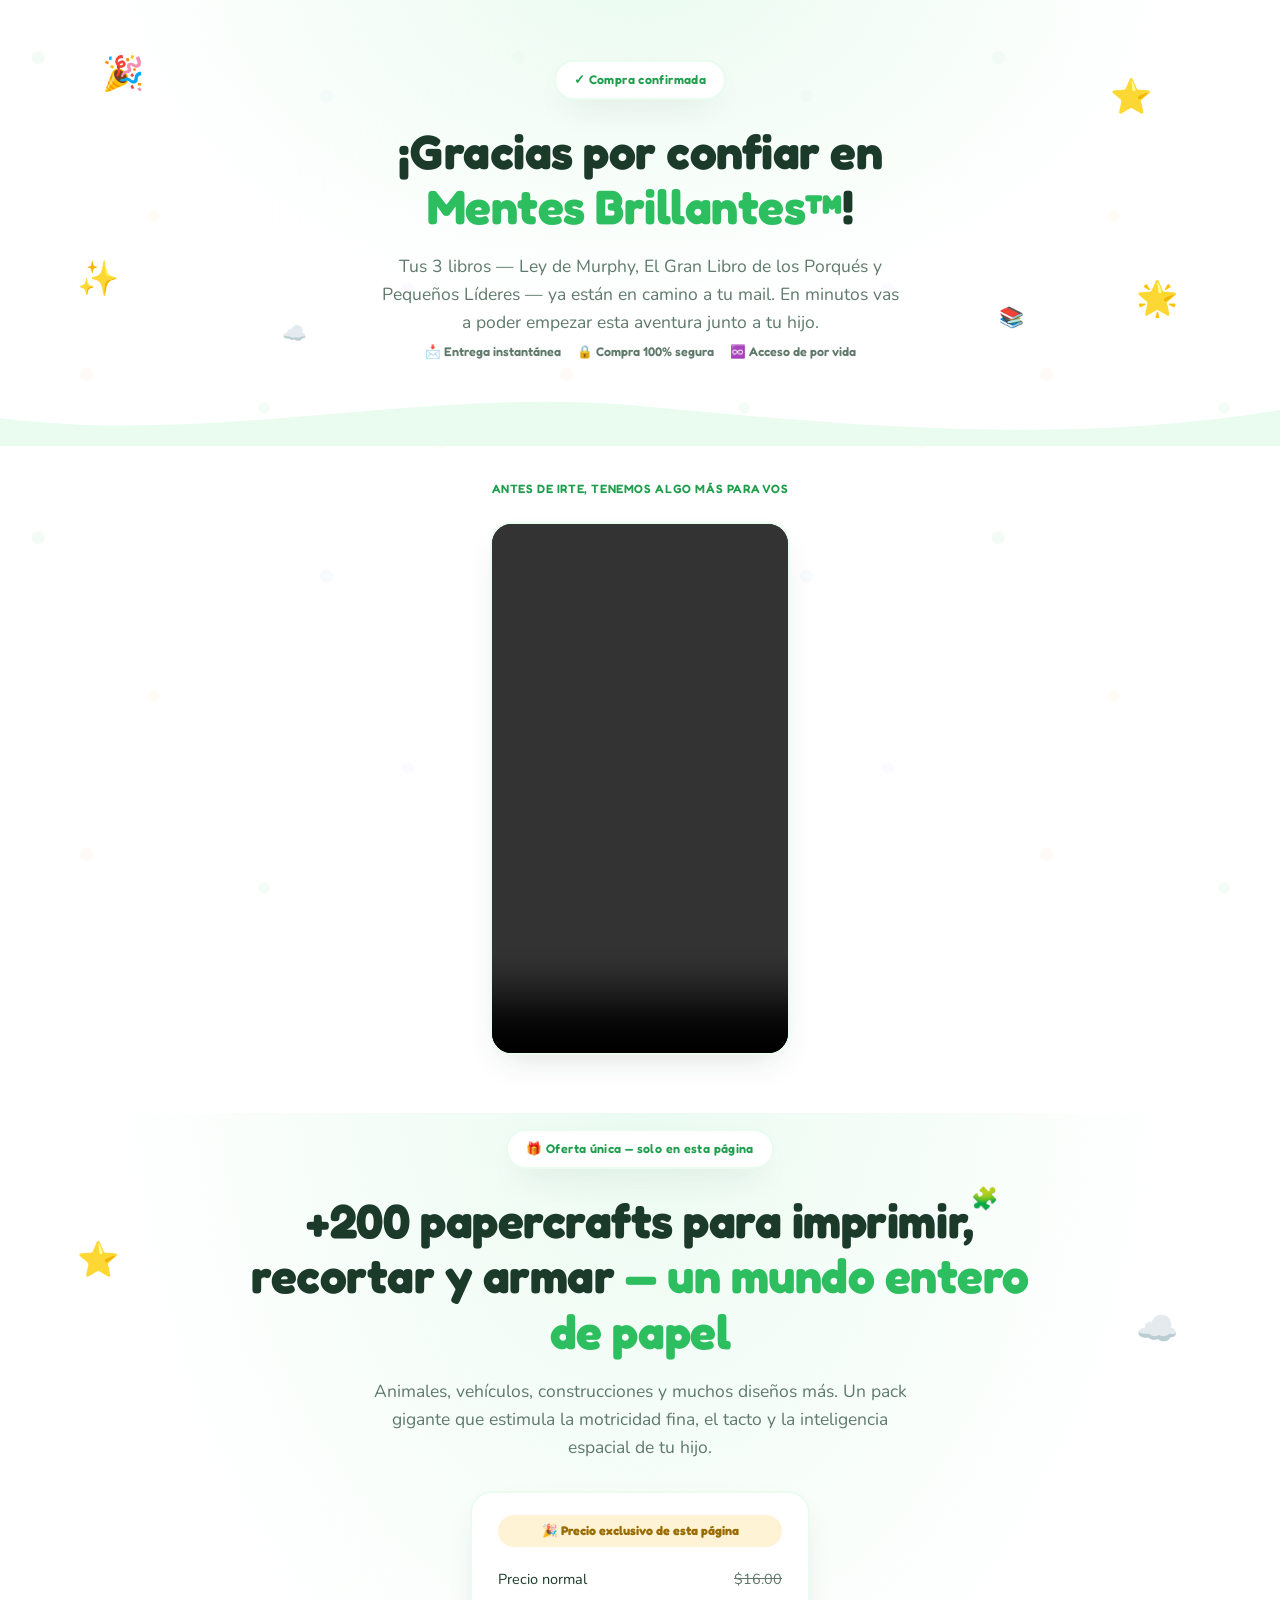
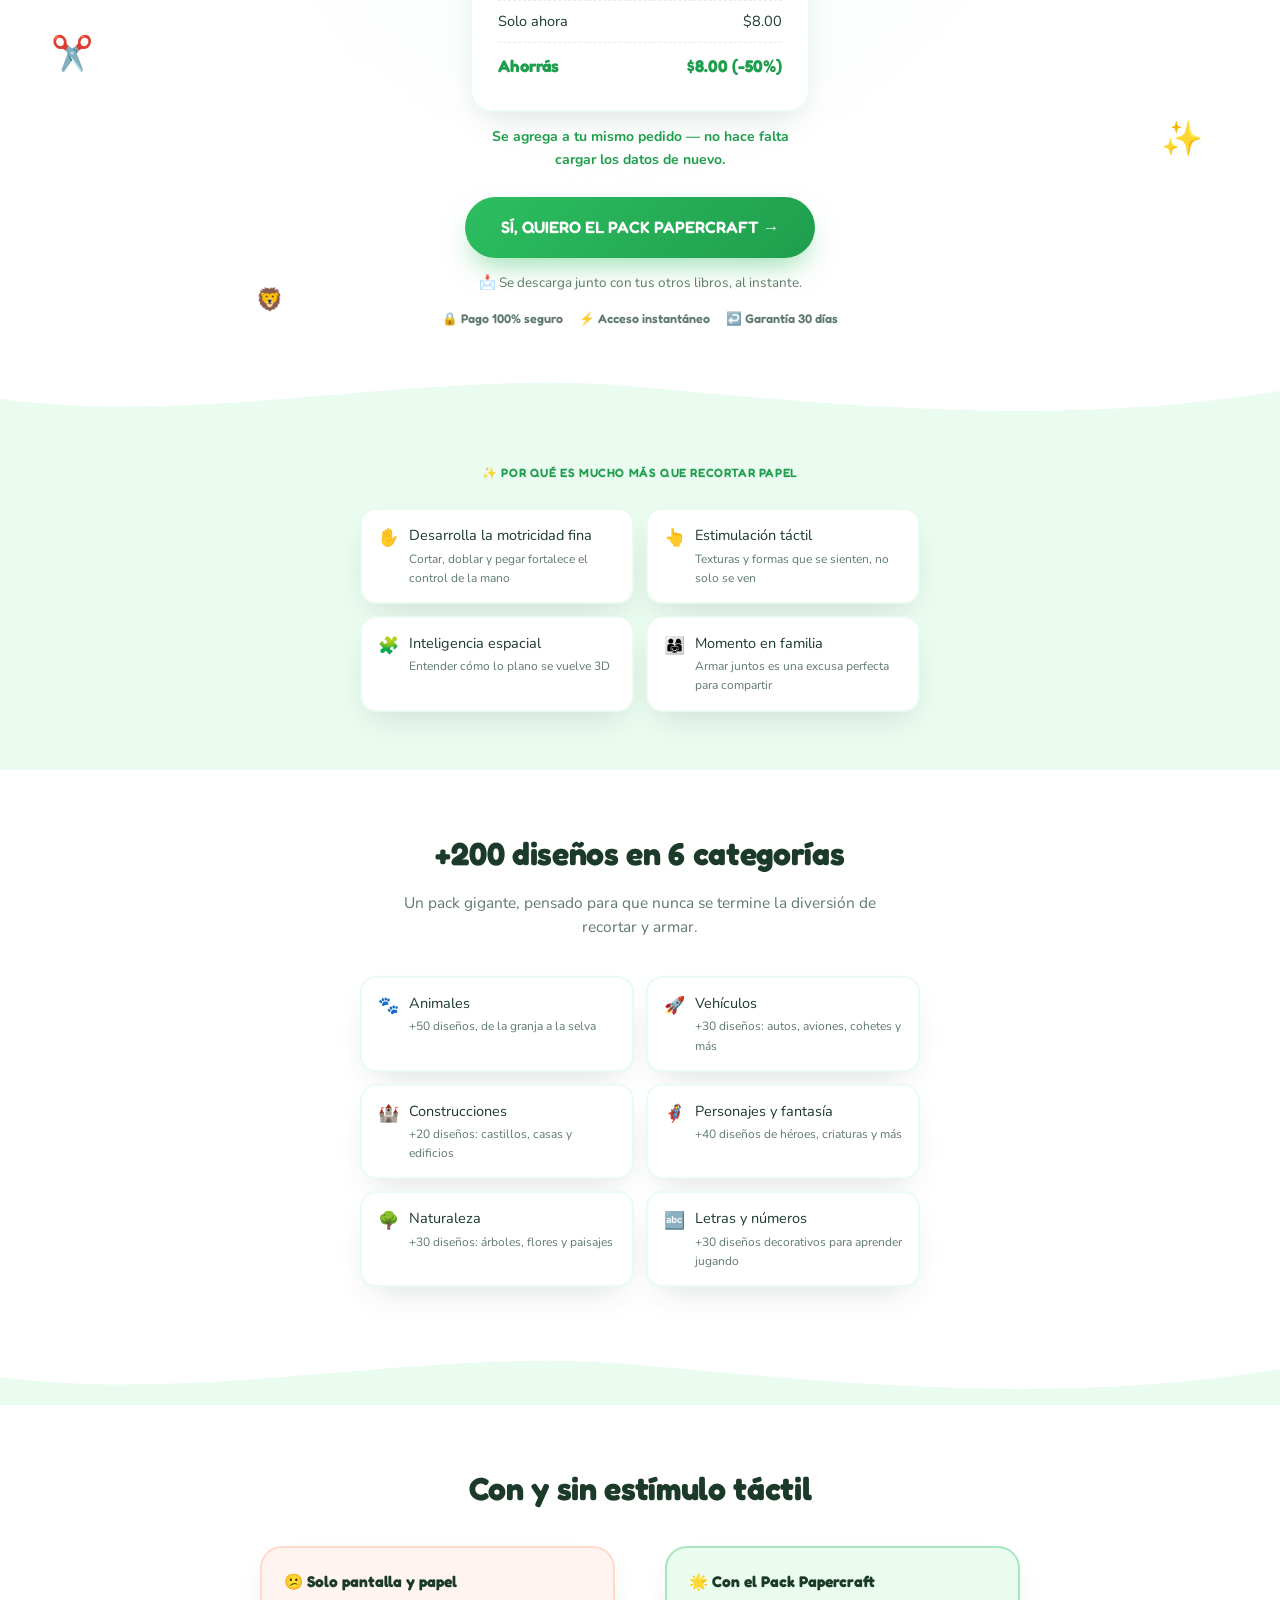
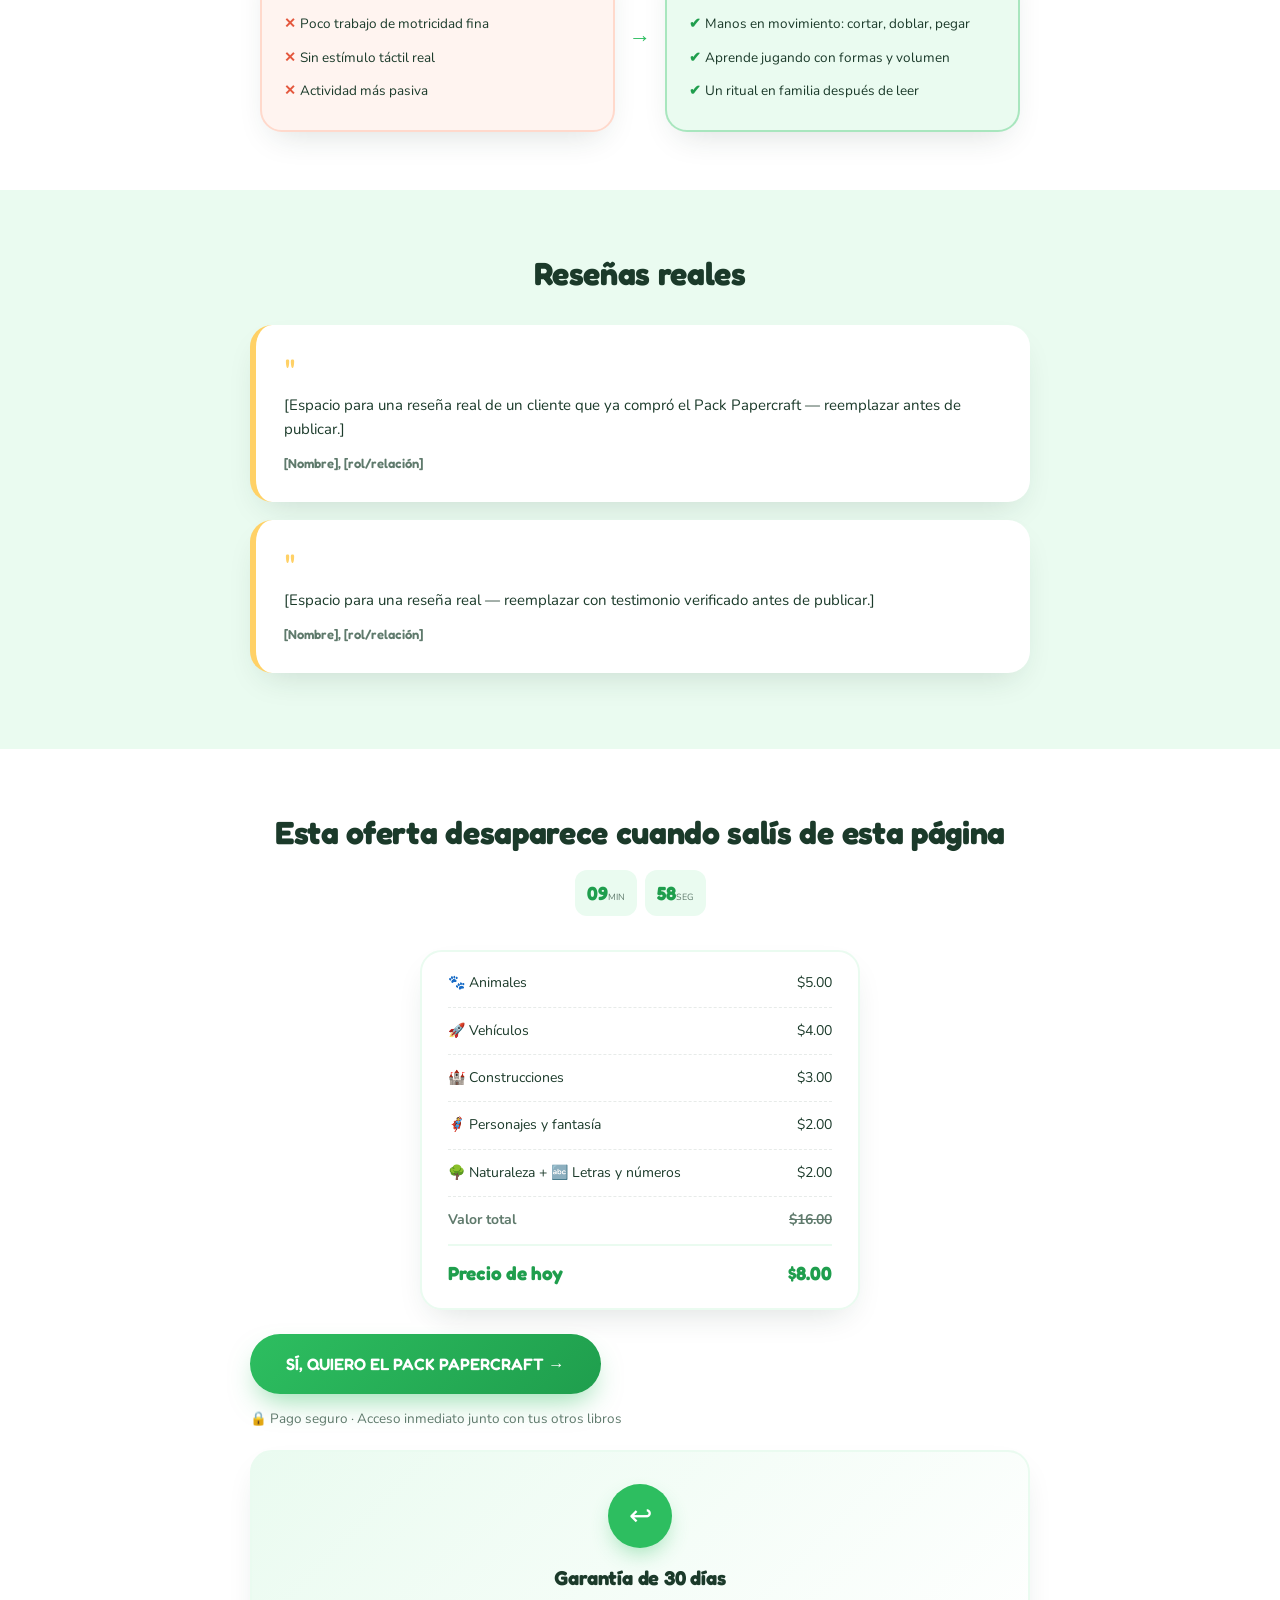
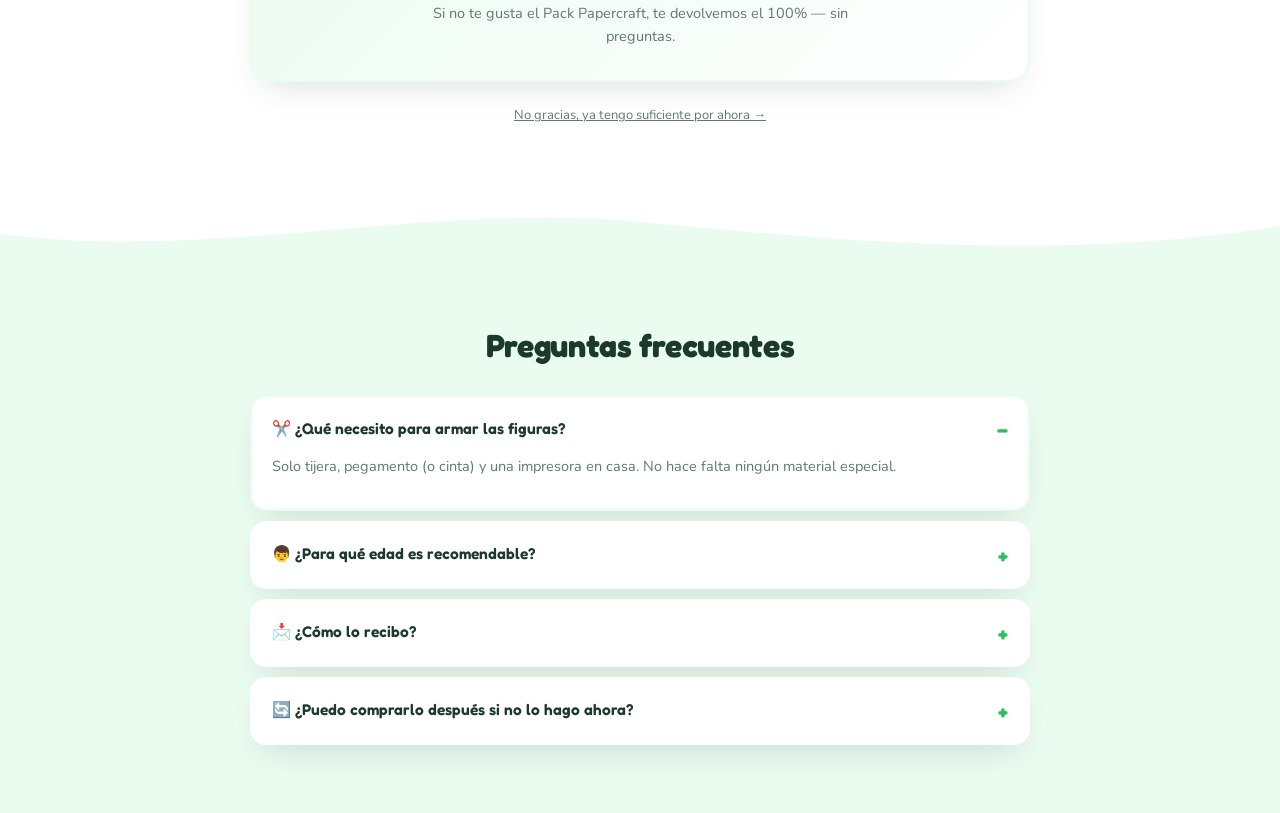
==== commit e0315d3a: "Add files via upload" ====
--- a/index.html
+++ b/index.html
@@ -3,15 +3,13 @@
 <head>
 <meta charset="UTF-8">
 <meta name="viewport" content="width=device-width, initial-scale=1.0">
-<title>Mentes Brillantes™ — 3X1 Colección para chicos</title>
+<title>Oferta especial — Pack Papercraft +200 diseños — Mentes Brillantes™</title>
+<meta name="description" content="Pack con más de 200 papercrafts para imprimir, recortar y armar: animales, vehículos, construcciones y más.">
 <link rel="preconnect" href="https://fonts.googleapis.com">
 <link href="https://fonts.googleapis.com/css2?family=Fredoka:wght@500;600;700&family=Nunito:wght@400;600;700;800&display=swap" rel="stylesheet">
 <link rel="icon" type="image/svg+xml" href="favicon.svg">
-<link rel="icon" type="image/png" sizes="32x32" href="favicon-32.png">
-<link rel="apple-touch-icon" href="apple-touch-icon.png">
 <link rel="stylesheet" href="style.css">
 
-<!-- Meta Pixel Code -->
 <script>
 !function(f,b,e,v,n,t,s)
 {if(f.fbq)return;n=f.fbq=function(){n.callMethod?
@@ -24,235 +22,119 @@
 fbq('init', '1269943107869825');
 fbq('track', 'PageView');
 </script>
-<noscript><img height="1" width="1" style="display:none"
-src="https://www.facebook.com/tr?id=1269943107869825&ev=PageView&noscript=1"
-/></noscript>
-<!-- End Meta Pixel Code -->
-
+
+<style>
+  /* Só o mínimo de CSS novo — tudo o resto reaproveita as classes reais de style.css */
+  .confirm-strip{text-align:center;padding:18px 20px 0;}
+  .confirm-strip .trust-pill{display:inline-flex;}
+
+  .vsl-wrap{max-width:300px;margin:0 auto;}
+  .vsl-box{
+    position:relative;width:100%;aspect-ratio:9/16;border-radius:var(--radius);overflow:hidden;
+    background:linear-gradient(135deg,var(--ink),#0E2318);box-shadow:var(--shadow);
+    border:2px solid var(--green-light);
+    display:flex;align-items:center;justify-content:center;
+  }
+  .vsl-play{
+    width:64px;height:64px;border-radius:50%;background:rgba(255,255,255,0.15);
+    border:3px solid rgba(255,255,255,0.6);display:flex;align-items:center;justify-content:center;
+    cursor:pointer;
+  }
+  .vsl-play::after{content:"";width:0;height:0;border-top:13px solid transparent;border-bottom:13px solid transparent;border-left:20px solid #fff;margin-left:5px;}
+  .vsl-label{position:absolute;bottom:12px;left:12px;background:rgba(0,0,0,0.45);color:#fff;font-size:11px;padding:4px 11px;border-radius:999px;font-family:'Fredoka',sans-serif;}
+
+  .oto-countdown{display:flex;gap:8px;justify-content:center;margin-bottom:16px;}
+  .oto-countdown .box{
+    background:var(--green-light);border-radius:12px;padding:8px 12px;text-align:center;min-width:54px;
+  }
+  .oto-countdown .box .num{font-family:'Fredoka',sans-serif;font-weight:700;font-size:19px;color:var(--green-dark);}
+  .oto-countdown .box .lbl{font-size:9px;color:var(--muted);text-transform:uppercase;}
+</style>
 </head>
 <body>
-
-  <div class="quiz-intro" id="quizIntro">
-    <span class="quiz-deco d1" style="top:8%;left:6%;">⭐</span>
-    <span class="quiz-deco d2" style="top:14%;right:8%;">☁️</span>
-    <span class="quiz-deco d3" style="bottom:12%;left:10%;">📚</span>
-    <span class="quiz-deco d4" style="bottom:18%;right:12%;">✨</span>
-    <span class="quiz-deco d5" style="top:40%;left:4%;">💡</span>
-    <div class="quiz-intro-inner">
-      <div class="quiz-intro-badge">🌟 Mentes Brillantes™</div>
-      <div class="quiz-card">
-        <div class="quiz-progress">
-          <span class="quiz-dot active" data-dot="1"></span>
-          <span class="quiz-dot" data-dot="2"></span>
-          <span class="quiz-dot" data-dot="3"></span>
-          <span class="quiz-dot" data-dot="4"></span>
-          <span class="quiz-dot" data-dot="5"></span>
+  <div class="bg-pattern"></div>
+
+  <!-- GRACIAS (grande, calorosa) -->
+  <div class="hero" style="padding-bottom:26px;">
+    <span class="hero-deco float-a twinkle" style="top:12%;left:8%;">🎉</span>
+    <span class="hero-deco float-b" style="top:18%;right:10%;">⭐</span>
+    <span class="hero-deco float-a" style="top:65%;left:6%;">✨</span>
+    <span class="hero-deco float-b twinkle" style="top:70%;right:8%;">🌟</span>
+    <span class="hero-deco float-a" style="bottom:10%;left:22%;font-size:20px;">☁️</span>
+    <span class="hero-deco float-b" style="bottom:14%;right:20%;font-size:20px;">📚</span>
+
+    <div class="wrap" style="max-width:560px;">
+      <div class="badge">✓ Compra confirmada</div>
+      <h1 class="headline">¡Gracias por confiar en <span class="hl">Mentes Brillantes™</span>!</h1>
+      <p class="sub">Tus 3 libros — Ley de Murphy, El Gran Libro de los Porqués y Pequeños Líderes — ya están en camino a tu mail. En minutos vas a poder empezar esta aventura junto a tu hijo.</p>
+      <div class="mini-trust-row" style="margin-top:6px;">
+        <span>📩 Entrega instantánea</span>
+        <span>🔒 Compra 100% segura</span>
+        <span>♾️ Acceso de por vida</span>
+      </div>
+    </div>
+  </div>
+
+  <div class="wave" style="margin-top:-2px;">
+    <svg viewBox="0 0 1440 60" preserveAspectRatio="none"><path d="M0,32 C240,60 480,0 720,20 C960,40 1200,60 1440,24 L1440,60 L0,60 Z" fill="#EAFBF0"/></svg>
+  </div>
+
+  <div style="text-align:center;padding:30px 20px 4px;">
+    <span class="section-caption">Antes de irte, tenemos algo más para vos</span>
+  </div>
+
+  <!-- VSL -->
+  <section style="padding-top:8px;">
+    <div class="wrap fade-up">
+      <!--
+        🎬 REEMPLAZAR POR EL VIDEO REAL (formato vertical 9:16, con autoplay):
+        YouTube/Vimeo (autoplay exige mute=1 por política de los navegadores):
+          <iframe width="100%" height="100%"
+                  src="https://www.youtube.com/embed/TU_VIDEO_ID?autoplay=1&mute=1&playsinline=1&loop=1&playlist=TU_VIDEO_ID"
+                  style="border:0;position:absolute;inset:0;" allow="autoplay; encrypted-media" allowfullscreen></iframe>
+        Video propio (autoplay también exige muted):
+          <video autoplay muted playsinline loop style="width:100%;height:100%;object-fit:cover;">
+            <source src="tu-video.mp4" type="video/mp4">
+          </video>
+      -->
+      <div class="vsl-wrap" style="margin-top:8px;">
+        <div class="vsl-box">
+          <video autoplay muted playsinline loop controls style="width:100%;height:100%;object-fit:cover;">
+            <source src="videos/vsl-papercraft.mp4" type="video/mp4">
+          </video>
         </div>
-
-        <div class="quiz-step" data-step="1">
-          <h3>¿Qué edad tiene tu hijo?</h3>
-          <div class="quiz-options">
-            <button class="quiz-opt" data-q="edad" data-value="3 a 5 años">👶 3 a 5 años</button>
-            <button class="quiz-opt" data-q="edad" data-value="6 a 8 años">🧒 6 a 8 años</button>
-            <button class="quiz-opt" data-q="edad" data-value="9 a 12 años">🧑 9 a 12 años</button>
-          </div>
-        </div>
-
-        <div class="quiz-step" data-step="2" hidden>
-          <h3>¿Qué te gustaría mejorar en él o ella?</h3>
-          <div class="quiz-options">
-            <button class="quiz-opt" data-q="meta" data-value="errores">😅 Manejar mejor los errores</button>
-            <button class="quiz-opt" data-q="meta" data-value="curiosidad">🌌 Estimular su curiosidad</button>
-            <button class="quiz-opt" data-q="meta" data-value="liderazgo">🚩 Desarrollar su liderazgo</button>
-          </div>
-        </div>
-
-        <div class="quiz-step" data-step="3" hidden>
-          <h3>¿Cuánto tiempo pasa en pantallas al día?</h3>
-          <div class="quiz-options">
-            <button class="quiz-opt" data-q="pantalla" data-value="poco">🟢 Menos de 1 hora</button>
-            <button class="quiz-opt" data-q="pantalla" data-value="medio">🟡 1 a 3 horas</button>
-            <button class="quiz-opt" data-q="pantalla" data-value="mucho">🔴 Más de 3 horas</button>
-          </div>
-        </div>
-
-        <div class="quiz-step" data-step="4" hidden>
-          <h3>¿Con qué frecuencia le cuesta manejar la frustración?</h3>
-          <div class="quiz-options">
-            <button class="quiz-opt" data-q="frustracion" data-value="nunca">😌 Casi nunca</button>
-            <button class="quiz-opt" data-q="frustracion" data-value="aveces">😐 A veces</button>
-            <button class="quiz-opt" data-q="frustracion" data-value="seguido">😣 Bastante seguido</button>
-          </div>
-        </div>
-
-        <div class="quiz-step" data-step="5" hidden>
-          <h3>¿Cómo prefieren leer en casa?</h3>
-          <div class="quiz-options">
-            <button class="quiz-opt" data-q="lectura" data-value="juntos">👨‍👩‍👧 En familia, juntos</button>
-            <button class="quiz-opt" data-q="lectura" data-value="solo">📖 Que lea solo/a</button>
-            <button class="quiz-opt" data-q="lectura" data-value="ambos">🔄 Un poco de los dos</button>
-          </div>
-        </div>
-
-        <div class="quiz-result" data-step="result" hidden>
-          <div class="quiz-result-icon">🎉</div>
-          <h3>¡Encontramos el sistema perfecto!</h3>
-          <p id="quizResultText"></p>
-          <button class="cta" id="quizContinueBtn" type="button">VER MI RECOMENDACIÓN →</button>
-        </div>
-      </div>
-      <button class="quiz-skip" id="quizSkipBtn" type="button">Saltar por ahora →</button>
-    </div>
-  </div>
-
-  <div class="portal-transition" id="portalTransition">
-    <span class="portal-star" style="top:20%;left:15%;">⭐</span>
-    <span class="portal-star" style="top:30%;right:18%;">✨</span>
-    <span class="portal-star" style="bottom:25%;left:22%;">🌟</span>
-    <span class="portal-star" style="bottom:35%;right:12%;">⭐</span>
-    <span class="portal-star" style="top:50%;left:50%;">✨</span>
-  </div>
-
-
-  <div class="bg-pattern"></div>
-
-  <div class="drawer-overlay" id="drawerOverlay"></div>
-  <div class="drawer" id="cartDrawer">
-    <div class="drawer-head">Tu carrito <button class="drawer-close" id="drawerClose">×</button></div>
-    <div class="drawer-body">
-      <div class="upsell-item">
-        <div class="ph-img">📚</div>
-        <div class="meta">Mentes Brillantes™ 3X1<small>$5.00</small></div>
-      </div>
-    </div>
-    <div class="drawer-foot">
-      <div class="subtotal"><span>Subtotal</span><span>$5.00</span></div>
-      <a href="#" class="cta js-open-checkout">FINALIZAR COMPRA →</a>
-    </div>
-  </div>
-
-  <div class="checkout-modal-overlay" id="checkoutOverlay"></div>
-  <div class="checkout-modal" id="checkoutModal" role="dialog" aria-modal="true" aria-label="Resumen del pedido">
-    <span class="co-deco cd1">⭐</span>
-    <span class="co-deco cd2">✨</span>
-    <span class="co-deco cd3">🌟</span>
-    <button class="checkout-modal-close" id="checkoutModalClose" aria-label="Cerrar">×</button>
-
-    <div class="co-reassure">🔒 Estás a un paso — compra 100% segura</div>
-
-    <div class="co-covers">
-      <img src="images/murphy.png" alt="Ley de Murphy">
-      <img src="images/porques.png" alt="El Gran Libro de los Porqués">
-      <img src="images/lideres.png" alt="Pequeños Líderes">
-    </div>
-    <h1 class="co-h1">Sistema de Aprendizaje 3X1</h1>
-    <p class="co-sub">Confirmá tu pedido para recibir los 3 libros al instante</p>
-
-    <ul class="co-includes">
-      <li>⚡ Ley de Murphy — módulo principal</li>
-      <li>🌌 El Gran Libro de los Porqués — de regalo</li>
-      <li>🚩 Pequeños Líderes — de regalo</li>
-      <li>♾️ Acceso de por vida + actualizaciones futuras</li>
-    </ul>
-
-    <div class="co-total">
-      <span class="lbl">Total a pagar hoy</span>
-      <span><span class="old">$22.00</span> &nbsp; <span class="now">$5.00</span></span>
-    </div>
-
-    <div class="co-trust">
-      <span>🔒 Pago 100% seguro</span>
-      <span>⚡ Entrega instantánea</span>
-      <span>📱 Cualquier dispositivo</span>
-      <span>↩️ Garantía 30 días</span>
-    </div>
-
-    <a href="https://checkoutkupfy.com/checkout/cmsc53tmu09qm01om63j3rvk7?offer=AZT6DG3" class="co-cta" id="checkoutCta">CONFIRMAR Y PAGAR DE FORMA SEGURA →</a>
-    <p class="co-microcopy">Vas a completar el pago en un entorno 100% seguro. Los libros llegan a tu mail apenas se confirme.</p>
-  </div>
-
-  <div class="top-bar wrap" style="max-width:820px;">
-    <span class="brand">🌟 Mentes Brillantes™</span>
-    <button class="cart-btn" id="cartOpen">🛒 Carrito <span class="cart-count">1</span></button>
-  </div>
-
-  <div class="ribbon">
-    <div class="track">
-      <div class="seg">
-        <span>🧠 CIENCIA Y CURIOSIDAD PARA CHICOS</span>
-        <span>🎁 HOY 3X1</span>
-        <span>📩 ENTREGA INSTANTÁNEA POR MAIL</span>
-        <span>🔒 PAGO 100% SEGURO</span>
-        <span>↩️ GARANTÍA DE 30 DÍAS</span>
-        <span>🖨️ IMPRIMIBLE EN CASA</span>
-        <span>📱 CUALQUIER DISPOSITIVO</span>
-      </div>
-      <div class="seg" aria-hidden="true">
-        <span>🧠 CIENCIA Y CURIOSIDAD PARA CHICOS</span>
-        <span>🎁 HOY 3X1</span>
-        <span>📩 ENTREGA INSTANTÁNEA POR MAIL</span>
-        <span>🔒 PAGO 100% SEGURO</span>
-        <span>↩️ GARANTÍA DE 30 DÍAS</span>
-        <span>🖨️ IMPRIMIBLE EN CASA</span>
-        <span>📱 CUALQUIER DISPOSITIVO</span>
-      </div>
-    </div>
-  </div>
-
-  <div class="hero">
+      </div>
+    </div>
+  </section>
+
+  <!-- HERO OFERTA -->
+  <div class="hero" style="padding-top:16px;">
     <span class="hero-deco float-a twinkle" style="top:14%;left:6%;">⭐</span>
     <span class="hero-deco float-b" style="top:22%;right:8%;">☁️</span>
-    <span class="hero-deco float-a" style="top:60%;left:4%;">📚</span>
+    <span class="hero-deco float-a" style="top:60%;left:4%;">✂️</span>
     <span class="hero-deco float-b twinkle" style="top:70%;right:6%;">✨</span>
-    <span class="hero-deco float-a" style="top:8%;right:22%;font-size:22px;">🎈</span>
-    <span class="hero-deco float-b" style="bottom:6%;left:20%;font-size:22px;">🚀</span>
-    <span class="hero-deco float-a twinkle" style="top:40%;left:11%;font-size:20px;">🧩</span>
-    <span class="hero-deco float-b" style="top:16%;left:38%;font-size:18px;">💡</span>
-    <span class="hero-deco float-a" style="bottom:14%;right:16%;font-size:20px;">✏️</span>
+    <span class="hero-deco float-a" style="top:8%;right:22%;font-size:22px;">🧩</span>
+    <span class="hero-deco float-b" style="bottom:6%;left:20%;font-size:22px;">🦁</span>
 
     <div class="wrap">
-      <div class="badge">🌟 Sistema de Aprendizaje Mentes Brillantes™</div>
-      <div class="quiz-personal-banner" id="quizPersonalBanner" hidden></div>
-      <h1 class="headline">Dale a tu hijo <span class="hl">una ventaja para toda la vida</span>, aprendiendo mientras se divierte</h1>
-      <p class="sub">Un sistema completo de 3 libros digitales, pensado por especialistas en desarrollo infantil, para que tu hijo de 3 a 12 años pierda el miedo a equivocarse, entienda el mundo que lo rodea, y se anime a liderar con el ejemplo.</p>
-
-      <div class="above-fold-trust">
-        <span>⭐⭐⭐⭐⭐ 4.9/5</span>
-        <span>👨‍👩‍👧 +3.200 familias felices</span>
-        <span>⚡ Acceso instantáneo</span>
-        <span>📱 Funciona en cualquier dispositivo</span>
-        <span>♾️ Acceso de por vida</span>
-        <span>🔒 Pago 100% seguro</span>
-        <span>↩️ Garantía de devolución</span>
-      </div>
-
-      <div class="hero-gallery">
-        <div class="hg-main"><img src="images/grupo-3x1.png" alt="Colección 3X1 Mentes Brillantes"></div>
-        <div class="hg-sub">
-          <img src="images/grupo-precio.png" alt="Ley de Murphy + 2 libros de regalo">
-          <img src="images/lifestyle-mama-hijo.jpg" alt="Mamá y su hijo leyendo juntos">
-        </div>
-      </div>
-
-      <div class="mini-reviews">
-        <span class="stars-inline">★★★★★</span> 4.9/5 · +3.200 familias
-      </div>
+      <div class="badge">🎁 Oferta única — solo en esta página</div>
+      <h1 class="headline">+200 papercrafts para imprimir, recortar y armar <span class="hl">— un mundo entero de papel</span></h1>
+      <p class="sub">Animales, vehículos, construcciones y muchos diseños más. Un pack gigante que estimula la motricidad fina, el tacto y la inteligencia espacial de tu hijo.</p>
 
       <div class="price-card">
-        <div class="offer-reason">🎉 Oferta de lanzamiento — por tiempo limitado</div>
-        <div class="row"><span>Precio normal</span><span style="text-decoration:line-through;color:var(--muted);">$22.00</span></div>
-        <div class="row"><span>Hoy en el 3X1</span><span>$5.00</span></div>
-        <div class="row total"><span>Vos pagás</span><span>$5.00 (-77%)</span></div>
-      </div>
-      <p class="value-line">Menos que un café ☕ — pero puede ser el empujón que le cambie el futuro a tu hijo.</p>
-
-      <a href="#" class="cta js-open-checkout">QUIERO DARLE ESTA VENTAJA →</a>
-      <p class="microcopy">📩 Los recibís por mail en PDF, al instante.</p>
+        <div class="offer-reason">🎉 Precio exclusivo de esta página</div>
+        <div class="row"><span>Precio normal</span><span style="text-decoration:line-through;color:var(--muted);">$16.00</span></div>
+        <div class="row"><span>Solo ahora</span><span>$8.00</span></div>
+        <div class="row total"><span>Ahorrás</span><span>$8.00 (-50%)</span></div>
+      </div>
+      <p class="value-line">Se agrega a tu mismo pedido — no hace falta cargar los datos de nuevo.</p>
+
+      <a href="#" class="cta" id="otoCta">SÍ, QUIERO EL PACK PAPERCRAFT →</a>
+      <p class="microcopy">📩 Se descarga junto con tus otros libros, al instante.</p>
       <div class="mini-trust-row">
         <span>🔒 Pago 100% seguro</span>
         <span>⚡ Acceso instantáneo</span>
         <span>↩️ Garantía 30 días</span>
-        <span>📱 Se lee en celular, tablet o PC</span>
       </div>
     </div>
   </div>
@@ -261,320 +143,179 @@
     <svg viewBox="0 0 1440 60" preserveAspectRatio="none"><path d="M0,32 C240,60 480,0 720,20 C960,40 1200,60 1440,24 L1440,60 L0,60 Z" fill="#EAFBF0"/></svg>
   </div>
 
+  <!-- BENEFICIOS -->
   <section style="background:var(--green-light);padding-top:36px;">
     <div class="wrap fade-up">
-      <div class="section-caption">✨ Por qué las familias confían en nosotros</div>
-      <div class="trust-row">
-        <div class="trust-pill">⚡ Entrega inmediata</div>
-        <div class="trust-pill">🔒 Pago seguro (SSL)</div>
-        <div class="trust-pill">👨‍👩‍👧 Miles de familias</div>
-        <div class="trust-pill">📱 Celular, tablet o PC</div>
-        <div class="trust-pill">🖨️ Imprimible en casa</div>
-        <div class="trust-pill">🎓 Contenido educativo</div>
-        <div class="trust-pill">↩️ Garantía de 30 días</div>
-        <div class="trust-pill">♾️ Acceso de por vida</div>
-        <div class="trust-pill">🔁 Actualizaciones incluidas</div>
-        <div class="trust-pill">💬 Soporte por mail</div>
+      <div class="section-caption">✨ Por qué es mucho más que recortar papel</div>
+      <div class="check-grid" style="margin-top:26px;">
+        <div class="check-chip"><span class="ico">✋</span><div>Desarrolla la motricidad fina<span class="chip-sub">Cortar, doblar y pegar fortalece el control de la mano</span></div></div>
+        <div class="check-chip"><span class="ico">👆</span><div>Estimulación táctil<span class="chip-sub">Texturas y formas que se sienten, no solo se ven</span></div></div>
+        <div class="check-chip"><span class="ico">🧩</span><div>Inteligencia espacial<span class="chip-sub">Entender cómo lo plano se vuelve 3D</span></div></div>
+        <div class="check-chip"><span class="ico">👨‍👩‍👧</span><div>Momento en familia<span class="chip-sub">Armar juntos es una excusa perfecta para compartir</span></div></div>
+      </div>
+    </div>
+  </section>
+
+  <!-- QUÉ INCLUYE -->
+  <section>
+    <div class="wrap fade-up">
+      <div class="bundle-title"><h2>+200 diseños en 6 categorías</h2></div>
+      <p class="bundle-sub">Un pack gigante, pensado para que nunca se termine la diversión de recortar y armar.</p>
+      <div class="check-grid" style="margin-top:26px;">
+        <div class="check-chip"><span class="ico">🐾</span><div>Animales<span class="chip-sub">+50 diseños, de la granja a la selva</span></div></div>
+        <div class="check-chip"><span class="ico">🚀</span><div>Vehículos<span class="chip-sub">+30 diseños: autos, aviones, cohetes y más</span></div></div>
+        <div class="check-chip"><span class="ico">🏰</span><div>Construcciones<span class="chip-sub">+20 diseños: castillos, casas y edificios</span></div></div>
+        <div class="check-chip"><span class="ico">🦸</span><div>Personajes y fantasía<span class="chip-sub">+40 diseños de héroes, criaturas y más</span></div></div>
+        <div class="check-chip"><span class="ico">🌳</span><div>Naturaleza<span class="chip-sub">+30 diseños: árboles, flores y paisajes</span></div></div>
+        <div class="check-chip"><span class="ico">🔤</span><div>Letras y números<span class="chip-sub">+30 diseños decorativos para aprender jugando</span></div></div>
       </div>
     </div>
   </section>
 
   <div class="wave">
-    <svg viewBox="0 0 1440 60" preserveAspectRatio="none"><path d="M0,28 C240,0 480,60 720,40 C960,20 1200,0 1440,36 L1440,60 L0,60 Z" fill="#EAFBF0" transform="scale(1,-1) translate(0,-60)"/></svg>
-  </div>
-
+    <svg viewBox="0 0 1440 60" preserveAspectRatio="none"><path d="M0,32 C240,60 480,0 720,20 C960,40 1200,60 1440,24 L1440,60 L0,60 Z" fill="#EAFBF0"/></svg>
+  </div>
+
+
+  <!-- ANTES / DESPUÉS -->
   <section>
     <div class="wrap fade-up">
-      <div class="section-caption">🧠 Por qué importa hacerlo ahora</div>
-      <div class="bundle-title"><h2>Lo que tu hijo aprende hoy, define quién va a ser mañana</h2></div>
-      <p class="bundle-sub">Entre los 3 y los 12 años se forman las bases emocionales y cognitivas que tu hijo va a llevar toda la vida: cómo maneja sus errores, cómo entiende el mundo que lo rodea, si se anima a liderar o se queda esperando que otro dé el primer paso. Esa ventana no se repite — y lo que le das hoy hace la diferencia.</p>
-      <div class="stat-row">
-        <div class="stat-pill">🧠 Bases emocionales de por vida</div>
-        <div class="stat-pill">⏳ Ventana clave: 3 a 12 años</div>
-        <div class="stat-pill">🚀 Hábitos que lo acompañan siempre</div>
-      </div>
-
+      <div class="bundle-title"><h2>Con y sin estímulo táctil</h2></div>
       <div class="before-after">
         <div class="ba-col ba-before">
-          <div class="ba-title">😕 Sin herramientas</div>
+          <div class="ba-title">😕 Solo pantalla y papel</div>
           <ul>
-            <li>Demasiado tiempo de pantalla</li>
-            <li>Le cuesta manejar la frustración</li>
-            <li>Poca curiosidad por aprender</li>
-            <li>Le da miedo intentar cosas nuevas</li>
+            <li>Poco trabajo de motricidad fina</li>
+            <li>Sin estímulo táctil real</li>
+            <li>Actividad más pasiva</li>
           </ul>
         </div>
         <div class="ba-arrow">→</div>
         <div class="ba-col ba-after">
-          <div class="ba-title">🌟 Con Mentes Brillantes™</div>
+          <div class="ba-title">🌟 Con el Pack Papercraft</div>
           <ul>
-            <li>Momentos de lectura en familia</li>
-            <li>Aprende a manejar sus errores</li>
-            <li>Curiosidad y ganas de aprender</li>
-            <li>Más confianza para animarse</li>
+            <li>Manos en movimiento: cortar, doblar, pegar</li>
+            <li>Aprende jugando con formas y volumen</li>
+            <li>Un ritual en familia después de leer</li>
           </ul>
         </div>
       </div>
     </div>
   </section>
 
+  <!-- DEPOIMENTOS -->
+  <section style="background:var(--green-light);">
+    <div class="wrap fade-up">
+      <div class="bundle-title"><h2>Reseñas reales</h2></div>
+      <div class="quote-card" style="margin-top:26px;">
+        <div class="mark">"</div>
+        <p>[Espacio para una reseña real de un cliente que ya compró el Pack Papercraft — reemplazar antes de publicar.]</p>
+        <div class="who">[Nombre], [rol/relación]</div>
+      </div>
+      <div class="quote-card">
+        <div class="mark">"</div>
+        <p>[Espacio para una reseña real — reemplazar con testimonio verificado antes de publicar.]</p>
+        <div class="who">[Nombre], [rol/relación]</div>
+      </div>
+    </div>
+  </section>
+
+  <!-- OFERTA + GARANTIA -->
+  <section id="oferta-papercraft">
+    <div class="wrap fade-up">
+      <div class="bundle-title"><h2>Esta oferta desaparece cuando salís de esta página</h2></div>
+
+      <div class="oto-countdown" id="otoCountdown">
+        <div class="box"><span class="num" id="cdMin">10</span><span class="lbl">min</span></div>
+        <div class="box"><span class="num" id="cdSec">00</span><span class="lbl">seg</span></div>
+      </div>
+
+      <div class="value-stack">
+        <div class="vs-row"><span>🐾 Animales</span><span>$5.00</span></div>
+        <div class="vs-row"><span>🚀 Vehículos</span><span>$4.00</span></div>
+        <div class="vs-row"><span>🏰 Construcciones</span><span>$3.00</span></div>
+        <div class="vs-row"><span>🦸 Personajes y fantasía</span><span>$2.00</span></div>
+        <div class="vs-row"><span>🌳 Naturaleza + 🔤 Letras y números</span><span>$2.00</span></div>
+        <div class="vs-row total"><span>Valor total</span><span style="text-decoration:line-through;">$16.00</span></div>
+        <div class="vs-row today"><span>Precio de hoy</span><span>$8.00</span></div>
+      </div>
+
+      <a href="#" class="cta js-oto-cta" style="margin-top:24px;">SÍ, QUIERO EL PACK PAPERCRAFT →</a>
+      <p class="microcopy">🔒 Pago seguro · Acceso inmediato junto con tus otros libros</p>
+
+      <div class="guarantee" style="margin-top:20px;">
+        <div class="g-icon">↩</div>
+        <h3>Garantía de 30 días</h3>
+        <p>Si no te gusta el Pack Papercraft, te devolvemos el 100% — sin preguntas.</p>
+      </div>
+
+      <p style="text-align:center;margin-top:20px;">
+        <a href="index.html" style="color:var(--muted);font-size:13px;text-decoration:underline;">No gracias, ya tengo suficiente por ahora →</a>
+      </p>
+    </div>
+  </section>
+
   <div class="wave">
     <svg viewBox="0 0 1440 60" preserveAspectRatio="none"><path d="M0,32 C240,60 480,0 720,20 C960,40 1200,60 1440,24 L1440,60 L0,60 Z" fill="#EAFBF0"/></svg>
   </div>
 
-  <section id="oferta" style="background:var(--green-light);">
-    <div class="wrap fade-up">
-      <div class="bundle-title"><h2>Qué incluye tu 3X1</h2></div>
-      <p class="bundle-sub">Un solo pago, tres libros trabajando juntos: uno para aprender de los errores, uno para saciar la curiosidad, y uno para animarse a liderar.</p>
-
-      <div class="bundle-grid">
-        <div class="book-card">
-          <div class="card-badge bestseller">MÁS VENDIDO</div>
-          <div class="book-cover"><img src="images/murphy.png" alt="Ley de Murphy"></div>
-          <div class="num">Módulo 1 · Principal</div>
-          <h3>⚡ Ley de Murphy</h3>
-          <p>Cuando algo sale mal, ahí está el aprendizaje más grande. Historias con humor para que tu hijo pierda el miedo a equivocarse y se anime a probar de nuevo.</p>
-          <ul class="feature-list">
-            <li>Convierte los errores en aprendizaje</li>
-            <li>Fomenta la curiosidad científica</li>
-            <li>Historias cortas y divertidas</li>
-            <li>Acceso inmediato en PDF</li>
-          </ul>
-          <div class="mini-caption">📖 10 páginas · 🖨️ Imprimible · ♾️ Acceso de por vida</div>
-        </div>
-        <div class="book-card">
-          <div class="card-badge bonus">BONUS</div>
-          <div class="book-cover"><img src="images/porques.png" alt="El Gran Libro de los Porqués"></div>
-          <div class="num">Módulo 2 · Regalo</div>
-          <h3>🌌 El Gran Libro de los Porqués</h3>
-          <p>Respuestas simples y divertidas a las mil preguntas que tu hijo hace todos los días — del cuerpo humano al espacio.</p>
-          <ul class="feature-list">
-            <li>Más de 3.000 ilustraciones</li>
-            <li>Cuerpo humano, animales, espacio y más</li>
-            <li>Responde el "¿por qué?" de cada día</li>
-            <li>Ideal para mentes curiosas</li>
-          </ul>
-          <div class="mini-caption">📖 8 páginas · 🖨️ Imprimible · ♾️ Acceso de por vida</div>
-        </div>
-        <div class="book-card">
-          <div class="card-badge bonus">BONUS</div>
-          <div class="book-cover"><img src="images/lideres.png" alt="Pequeños Líderes"></div>
-          <div class="num">Módulo 3 · Regalo</div>
-          <h3>🚩 Pequeños Líderes</h3>
-          <p>Pequeñas acciones, grandes cambios: historias que enseñan a tu hijo a tomar la iniciativa, trabajar en equipo y dar el ejemplo.</p>
-          <ul class="feature-list">
-            <li>Enseña a tomar la iniciativa</li>
-            <li>Fomenta el trabajo en equipo</li>
-            <li>Historias inspiradoras</li>
-            <li>Valores para la vida real</li>
-          </ul>
-          <div class="mini-caption">📖 9 páginas · 🖨️ Imprimible · ♾️ Acceso de por vida</div>
-        </div>
-      </div>
-
-      <div class="value-stack">
-        <div class="vs-row"><span>📘 Ley de Murphy <em>(módulo principal)</em></span><span>$9.00</span></div>
-        <div class="vs-row"><span>🌌 El Gran Libro de los Porqués <em>(bonus)</em></span><span>$7.00</span></div>
-        <div class="vs-row"><span>🚩 Pequeños Líderes <em>(bonus)</em></span><span>$6.00</span></div>
-        <div class="vs-row"><span>♾️ Acceso de por vida + actualizaciones</span><span>$5.00</span></div>
-        <div class="vs-row total"><span>Valor total</span><span style="text-decoration:line-through;">$27.00</span></div>
-        <div class="vs-row today"><span>Precio de hoy</span><span>$5.00</span></div>
-      </div>
-
-      <div class="stat-row">
-        <div class="stat-pill">📚 3 libros digitales</div>
-        <div class="stat-pill">📩 Entrega inmediata</div>
-        <div class="stat-pill">🖨️ Imprimible</div>
-        <div class="stat-pill">📱 Cualquier dispositivo</div>
-      </div>
-    </div>
-  </section>
-
-  <section style="background:var(--green-light);">
-    <div class="wrap fade-up">
-      <div class="bundle-title"><h2>📩 ¿Cómo lo recibo?</h2></div>
-      <p class="bundle-sub">Apenas comprás, te llega un mail con los 3 libros en PDF al instante.</p>
-      <div class="delivery-img">
-        <img src="images/entrega-3-pasos.jpg" alt="Entrega digital en 3 pasos: comprás, te llega por mail, lo imprimís o lo leés en pantalla">
-      </div>
-    </div>
-  </section>
-
-  <section>
-    <div class="wrap">
-      <div class="img-block fade-up">
-        <div class="ph-img has-img"><img src="images/lifestyle-inventor.jpg" alt="Niño inventando y probando ideas"></div>
-        <div>
-          <div class="eyebrow">⚡ Aprender del error</div>
-          <h3>Que pierda el miedo a equivocarse</h3>
-          <p>Con humor y personajes entrañables, tu hijo entiende que cada error es un paso más para aprender — no algo de qué avergonzarse.</p>
-          <ul class="feature-list">
-            <li>Reduce la frustración ante el error</li>
-            <li>Enseña a probar de nuevo</li>
-            <li>Desarrolla el pensamiento científico</li>
-          </ul>
-        </div>
-      </div>
-      <div class="img-block fade-up">
-        <div class="ph-img has-img"><img src="images/lifestyle-curiosidad.jpg" alt="Niño leyendo rodeado de íconos de curiosidad: espacio, animales, cuerpo humano"></div>
-        <div>
-          <div class="eyebrow">🌌 Curiosidad</div>
-          <h3>Que encuentre respuesta a sus mil preguntas</h3>
-          <p>Un libro pensado para chicos curiosos, con explicaciones simples sobre el cuerpo humano, los animales, el espacio y mucho más.</p>
-          <ul class="feature-list">
-            <li>Más de 3.000 ilustraciones</li>
-            <li>Explicaciones simples y claras</li>
-            <li>Estimula las ganas de aprender</li>
-          </ul>
-        </div>
-      </div>
-      <div class="img-block fade-up">
-        <div class="ph-img has-img"><img src="images/lifestyle-lider.jpg" alt="Niño presentando sus ideas a un grupo de chicos"></div>
-        <div>
-          <div class="eyebrow">🚩 Liderazgo</div>
-          <h3>Que se anime a dar el primer paso</h3>
-          <p>Historias de personajes que enseñan que no hace falta ser grande para liderar: alcanza con dar el ejemplo y trabajar en equipo.</p>
-          <ul class="feature-list">
-            <li>Fomenta la iniciativa propia</li>
-            <li>Enseña a trabajar en equipo</li>
-            <li>Valores para la vida real</li>
-          </ul>
-        </div>
-      </div>
-    </div>
-  </section>
-
-  <section>
-    <div class="mission-wrap fade-up">
-      <div class="blob"></div>
-      <div class="wrap">
-        <div class="mission-img"><img src="images/lifestyle-cientifico.jpg" alt="Niño con bata de científico sosteniendo el libro Grandes Ideas"></div>
-        <div class="bundle-title"><h2>Ayudamos a tu hijo a crecer con más herramientas para la vida</h2></div>
-        <p class="bundle-sub" style="max-width:560px;">Los chicos son curiosos y llenos de energía, pero no siempre tienen las herramientas para animarse a probar, entender el mundo que los rodea o dar el primer paso. Por eso creamos esta colección.</p>
-        <div class="stat-row">
-          <div class="stat-pill">🎓 Contenido educativo</div>
-          <div class="stat-pill">🧩 Actividades prácticas</div>
-          <div class="stat-pill">❤️ Pensado para padres</div>
-        </div>
-      </div>
-    </div>
-  </section>
-
-  <section style="background:var(--green-light);">
-    <div class="wrap fade-up">
-      <div class="bundle-title"><h2>¿Qué va a aprender tu hijo?</h2></div>
-      <div class="check-grid">
-        <div class="check-chip"><span class="ico">⚡</span><div>A no tenerle miedo a los errores y aprender de ellos<span class="chip-sub">Más confianza para intentar cosas nuevas</span></div></div>
-        <div class="check-chip"><span class="ico">🌌</span><div>A entender el mundo que lo rodea<span class="chip-sub">Curiosidad y pensamiento científico</span></div></div>
-        <div class="check-chip"><span class="ico">🚩</span><div>A dar el primer paso y liderar con el ejemplo<span class="chip-sub">Iniciativa y trabajo en equipo</span></div></div>
-        <div class="check-chip"><span class="ico">✓</span><div>A expresar sus ideas con confianza<span class="chip-sub">Comunicación y autoestima</span></div></div>
-      </div>
-    </div>
-  </section>
-
-  <section>
-    <div class="wrap fade-up">
-      <div class="bundle-title"><h2>¿Para quién es ideal?</h2></div>
-      <div class="check-grid">
-        <div class="check-chip"><span class="ico">👦</span><div>Chicos de 3 a 12 años<span class="chip-sub">Lenguaje adaptado a cada edad</span></div></div>
-        <div class="check-chip"><span class="ico">👨‍👩‍👧</span><div>Padres que valoran la educación más allá de la escuela<span class="chip-sub">Herramientas para el día a día</span></div></div>
-        <div class="check-chip"><span class="ico">🏠</span><div>Familias que educan en casa<span class="chip-sub">Material listo para usar</span></div></div>
-        <div class="check-chip"><span class="ico">✓</span><div>Docentes y bibliotecas escolares<span class="chip-sub">Material listo para usar en el aula</span></div></div>
-      </div>
-    </div>
-  </section>
-
-  <section style="background:var(--green-light);">
-    <div class="wrap fade-up">
-      <div class="bundle-title"><h2>¿Por qué los padres eligen Mentes Brillantes™?</h2></div>
-      <div class="check-grid">
-        <div class="check-chip"><span class="ico">🎯</span><div>Enseña habilidades para la vida real<span class="chip-sub">No solo contenido escolar</span></div></div>
-        <div class="check-chip"><span class="ico">⚡</span><div>Entrega instantánea, sin esperas<span class="chip-sub">Por mail, en PDF</span></div></div>
-        <div class="check-chip"><span class="ico">🏆</span><div>Garantía de 30 días sin riesgo<span class="chip-sub">100% del dinero de vuelta</span></div></div>
-        <div class="check-chip"><span class="ico">✓</span><div>Ilustraciones que enamoran a los chicos<span class="chip-sub">Vuelven a pedir leerlo</span></div></div>
-      </div>
-    </div>
-  </section>
-
-  <section>
-    <div class="wrap fade-up">
-      <div class="bundle-title"><h2>Reseñas reales</h2></div>
-      <div class="reviews-img">
-        <img src="images/testimonios-familias.jpg" alt="Reseñas reales de familias: Mariana G., Lucas R., Carolina M. y Diego S.">
-      </div>
-    </div>
-  </section>
-
-  <section>
-    <div class="wrap fade-up">
-      <div class="guarantee">
-        <div class="g-icon">↩</div>
-        <h3>Garantía de 30 días</h3>
-        <p>Si tu hijo no engancha con estos libros, escribinos dentro de los 30 días y te devolvemos el 100%. Sin vueltas.</p>
-        <ul class="feature-list" style="text-align:left;max-width:280px;margin:16px auto 0;">
-          <li>Sin preguntas complicadas</li>
-          <li>Reembolso completo</li>
-          <li>Compra 100% segura</li>
-        </ul>
-      </div>
-    </div>
-  </section>
-
+  <!-- FAQ -->
   <section style="background:var(--green-light);">
     <div class="wrap fade-up">
       <div class="bundle-title"><h2>Preguntas frecuentes</h2></div>
       <div style="margin-top:24px;">
         <details open>
-          <summary>📦 ¿Qué incluye exactamente la oferta?</summary>
-          <p>Pagás un solo precio y recibís los 3 libros digitales: Ley de Murphy, El Gran Libro de los Porqués y Pequeños Líderes.</p>
+          <summary>✂️ ¿Qué necesito para armar las figuras?</summary>
+          <p>Solo tijera, pegamento (o cinta) y una impresora en casa. No hace falta ningún material especial.</p>
         </details>
         <details>
-          <summary>📩 ¿Cómo los recibo?</summary>
-          <p>Apenas completás la compra te llega un mail con los 3 PDF. Los podés imprimir o leer desde el celular, tablet o computadora.</p>
+          <summary>👦 ¿Para qué edad es recomendable?</summary>
+          <p>Los más chiquitos (3-6 años) van a necesitar ayuda de un adulto para recortar. De 7 años en adelante pueden armarlo solos.</p>
         </details>
         <details>
-          <summary>💻 ¿Son físicos o digitales?</summary>
-          <p>Son 100% digitales (PDF). No hay envío ni tiempos de espera.</p>
+          <summary>📩 ¿Cómo lo recibo?</summary>
+          <p>Junto con tus 3 libros, por mail, en PDF de alta calidad listo para imprimir.</p>
         </details>
         <details>
-          <summary>👦 ¿Para qué edades son?</summary>
-          <p>Pensados para chicos de 3 a 12 años, con lenguaje y ejemplos que se adaptan a distintas edades dentro de ese rango.</p>
+          <summary>🔄 ¿Puedo comprarlo después si no lo hago ahora?</summary>
+          <p>Este precio especial ($8 en vez de $16) es exclusivo de esta página — una vez que la cierres, no vuelve a aparecer.</p>
         </details>
-        <details>
-          <summary>🔄 ¿Y si no le sirve a mi hijo?</summary>
-          <p>Tenés 30 días de garantía. Si no quedás conforme, te devolvemos el 100% del pago.</p>
-        </details>
-        <details>
-          <summary>🔒 ¿La compra es segura?</summary>
-          <p>Sí, el pago se procesa de forma segura y vas a recibir tus libros al instante apenas se confirme.</p>
-        </details>
-        <details>
-          <summary>🖨️ ¿Puedo imprimir los libros?</summary>
-          <p>Sí, los 3 libros vienen en PDF de alta calidad, listos para imprimir en casa las veces que quieras.</p>
-        </details>
-        <details>
-          <summary>♾️ ¿El acceso tiene vencimiento?</summary>
-          <p>No. Una vez que comprás, el acceso es de por vida — el material es tuyo para siempre, junto con futuras actualizaciones.</p>
-        </details>
-        <details>
-          <summary>🧠 ¿Necesito experiencia previa para usarlo con mi hijo?</summary>
-          <p>No, no hace falta ninguna preparación. Los libros están pensados para que cualquier padre o madre los use directamente con su hijo, sin pasos extra.</p>
-        </details>
-      </div>
-    </div>
-  </section>
-
-  <footer>
-    Mentes Brillantes™ · Sistema de Aprendizaje para chicos curiosos.<br>
-    © Mentes Brillantes. Todos los derechos reservados.
-  </footer>
-
-  <div class="sticky-bar">
-    <div class="info">$5.00 <small>antes $22.00 · 3X1 · 🔒 entrega instantánea</small></div>
-    <a href="#" class="cta secondary js-open-checkout">COMPRAR AHORA</a>
-  </div>
-
-<script src="script.js"></script>
+      </div>
+    </div>
+  </section>
+
+<script>
+  (function(){
+    var els = document.querySelectorAll('.fade-up');
+    var obs = new IntersectionObserver(function(entries){
+      entries.forEach(function(e){ if(e.isIntersecting){ e.target.classList.add('in-view'); } });
+    }, {threshold:0.12});
+    els.forEach(function(el){ obs.observe(el); });
+  })();
+
+  (function(){
+    var totalSeconds = 10 * 60;
+    var minEl = document.getElementById('cdMin');
+    var secEl = document.getElementById('cdSec');
+    var timer = setInterval(function(){
+      totalSeconds--;
+      if(totalSeconds <= 0){ clearInterval(timer); totalSeconds = 0; }
+      var m = Math.floor(totalSeconds/60);
+      var s = totalSeconds%60;
+      minEl.textContent = String(m).padStart(2,'0');
+      secEl.textContent = String(s).padStart(2,'0');
+    }, 1000);
+  })();
+
+  document.querySelectorAll('#otoCta, .js-oto-cta').forEach(function(btn){
+    btn.addEventListener('click', function(e){
+      e.preventDefault();
+      if(typeof fbq === 'function'){ fbq('track', 'AddToCart', {content_name: 'Pack Papercraft'}); }
+      // 🔧 Reemplazá este alert por el link real de pago del Pack Papercraft cuando lo tengas creado.
+      alert('Acá va el link de pago del Pack Papercraft (todavía no configurado).');
+    });
+  });
+</script>
 
 </body>
 </html>
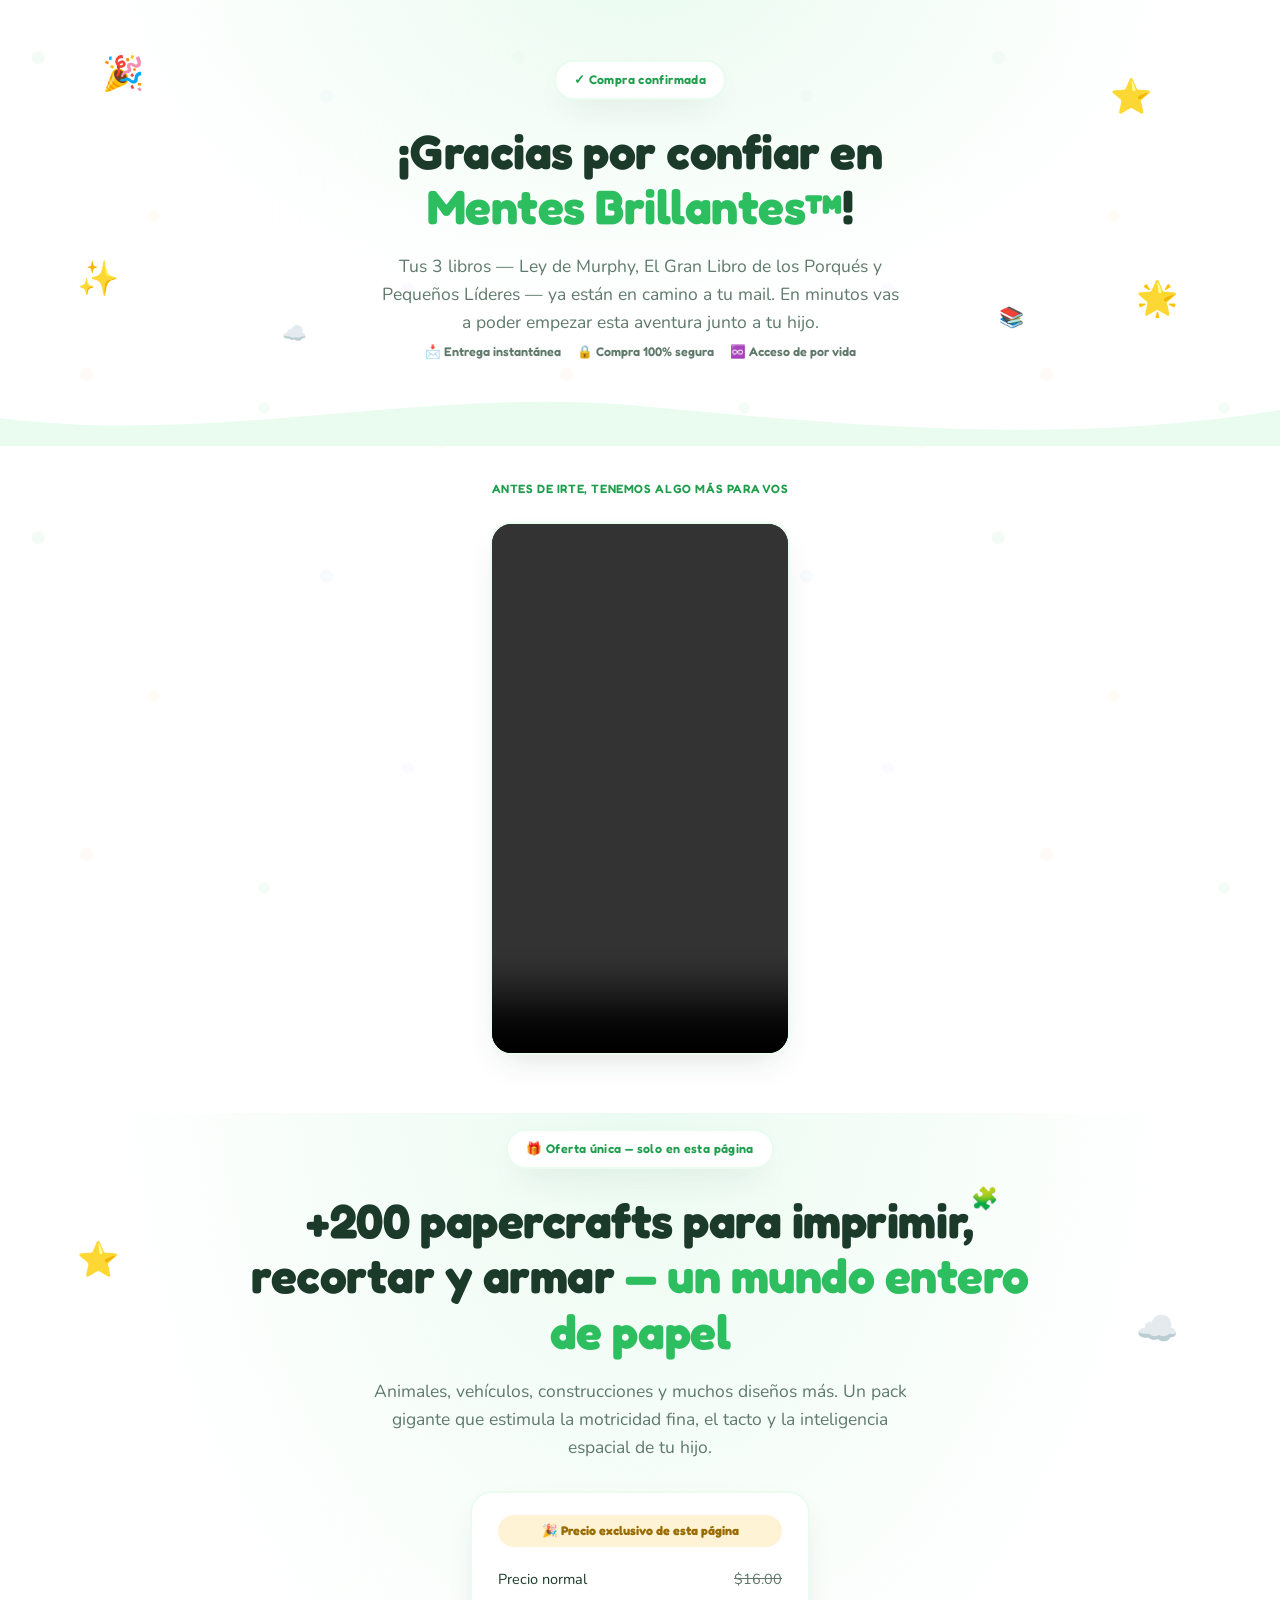
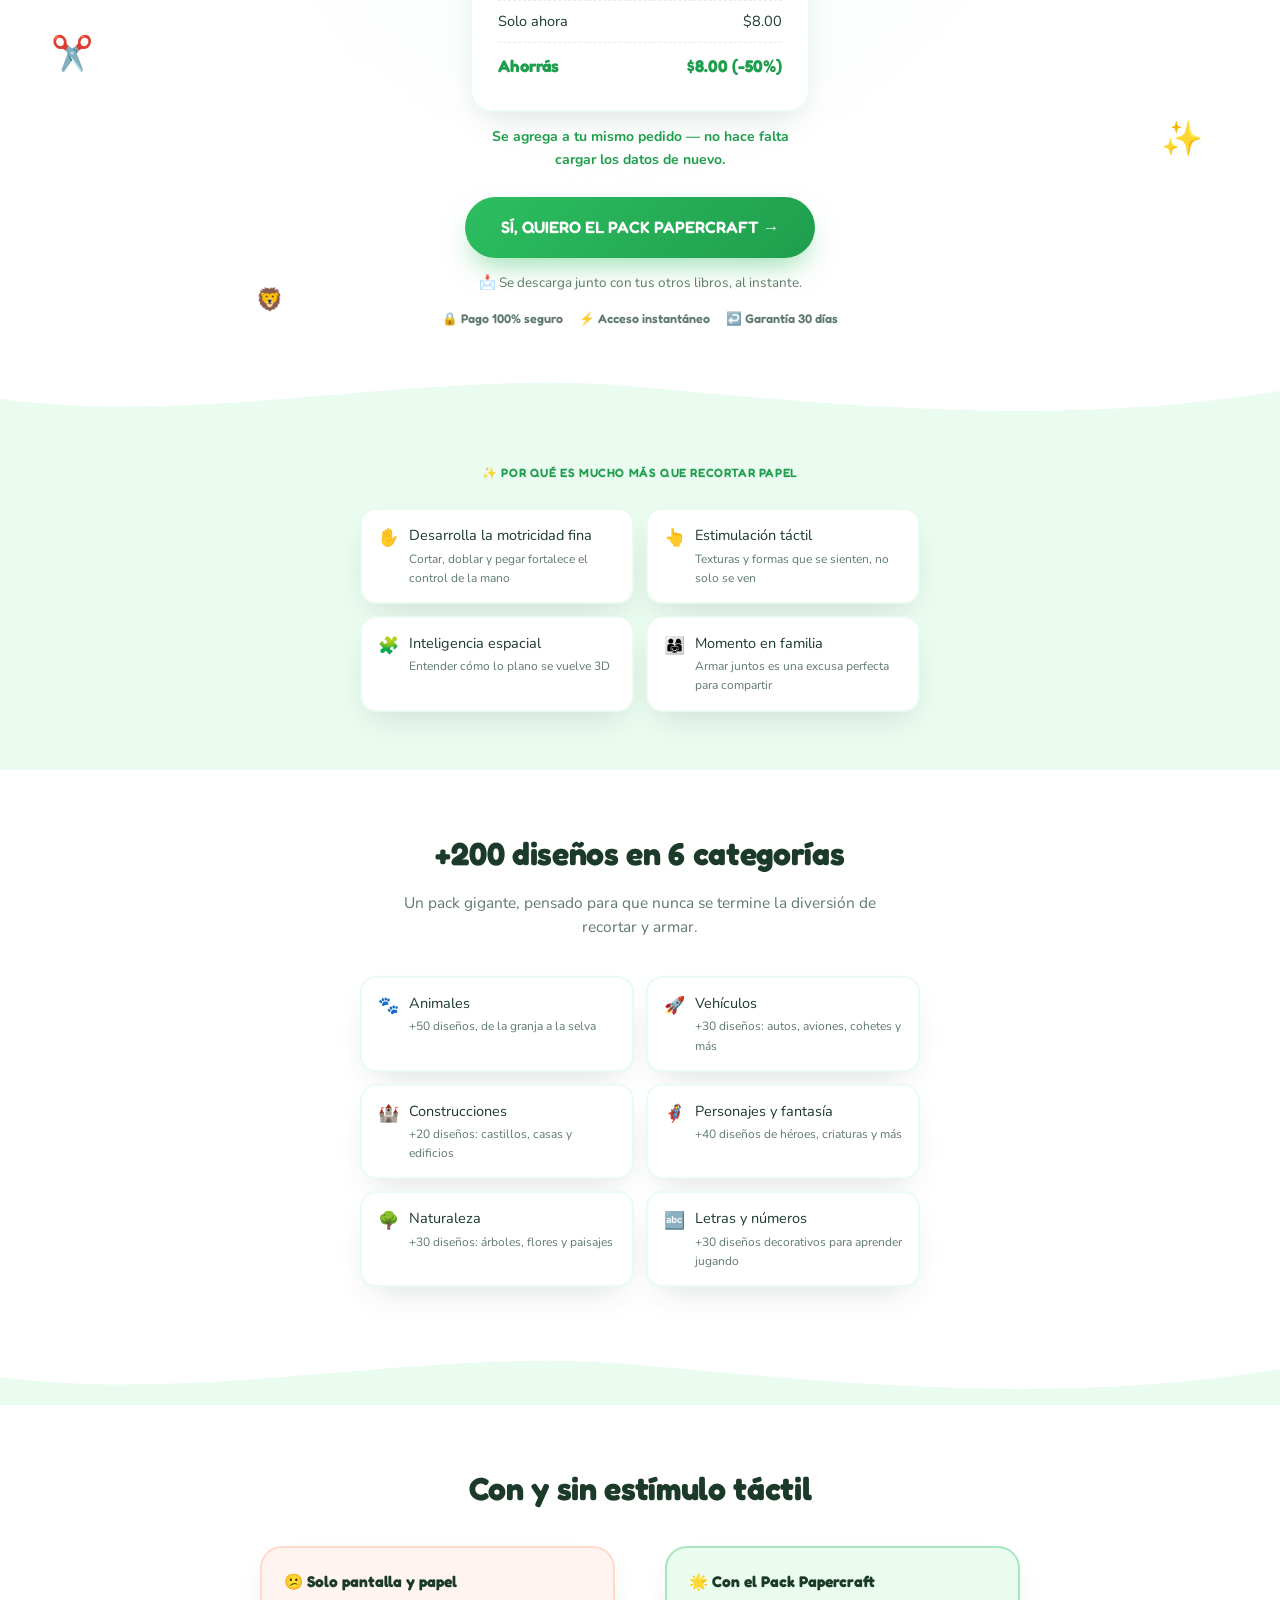
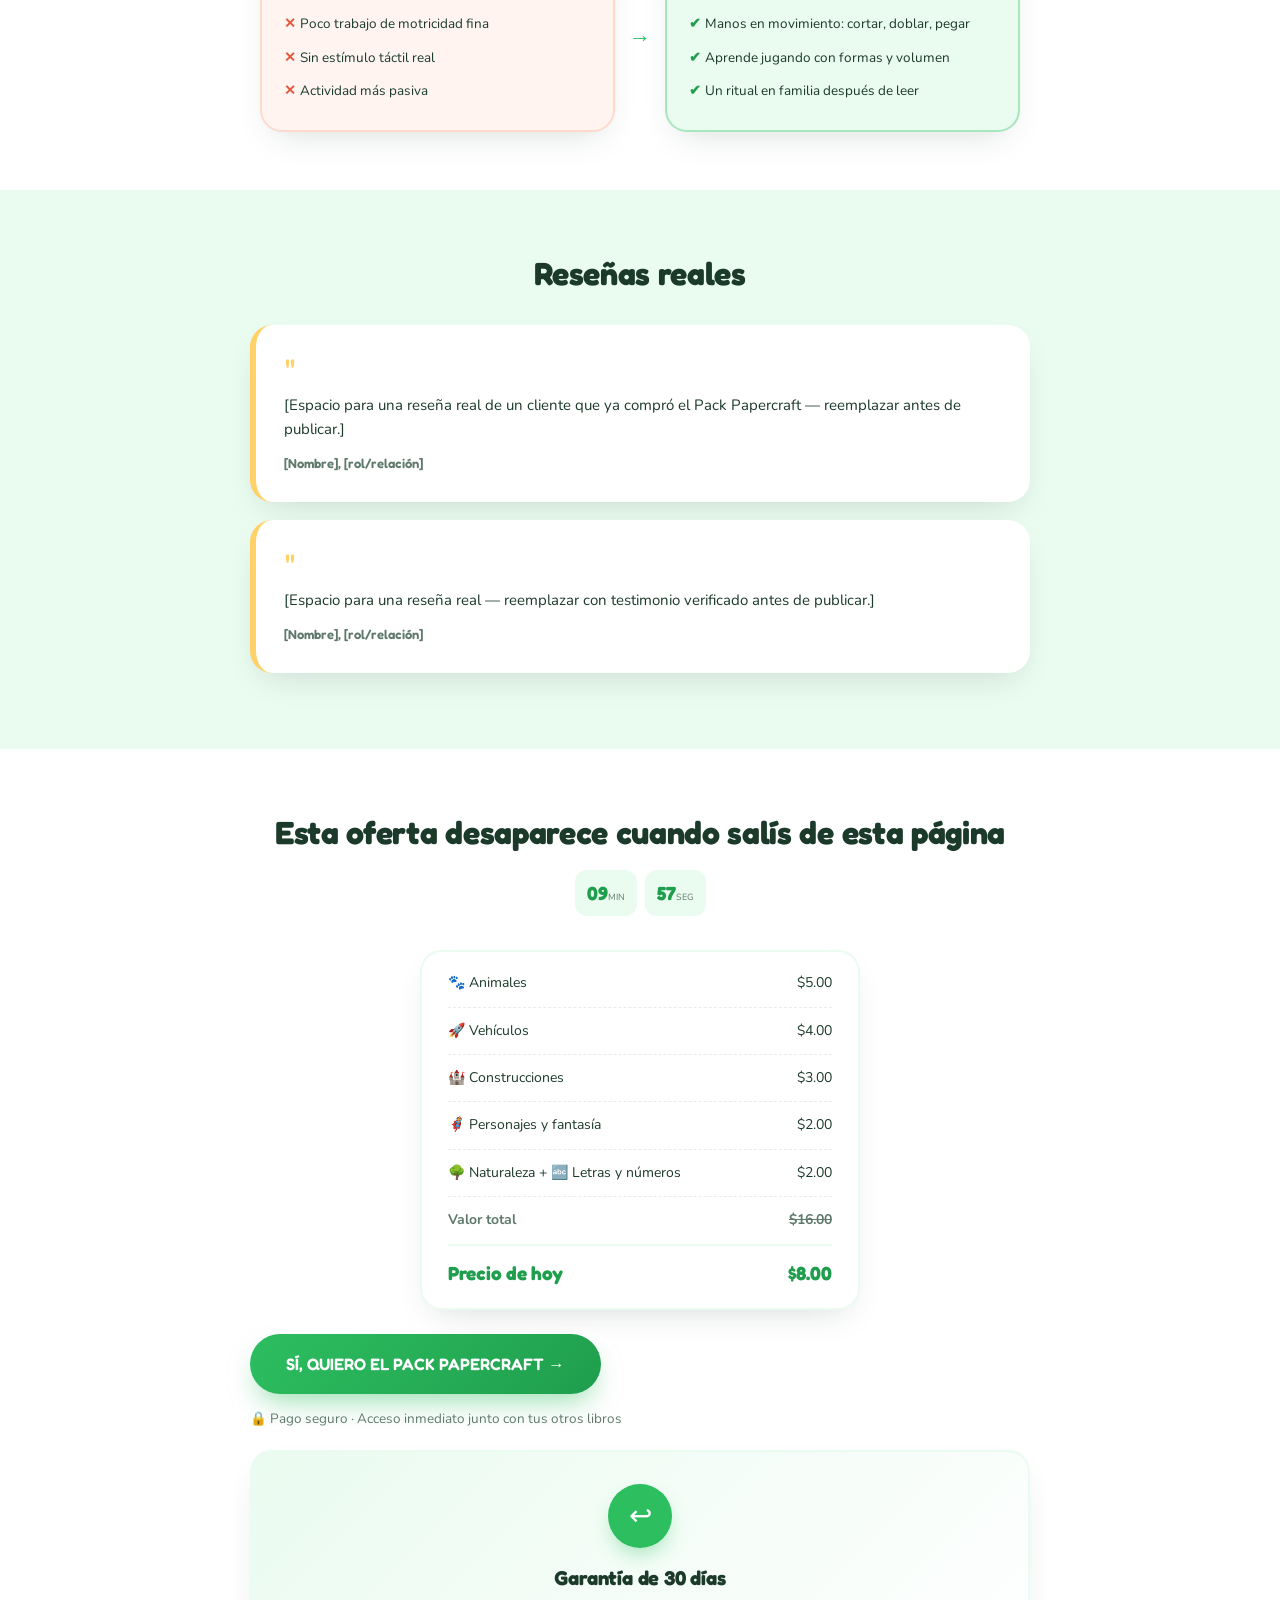
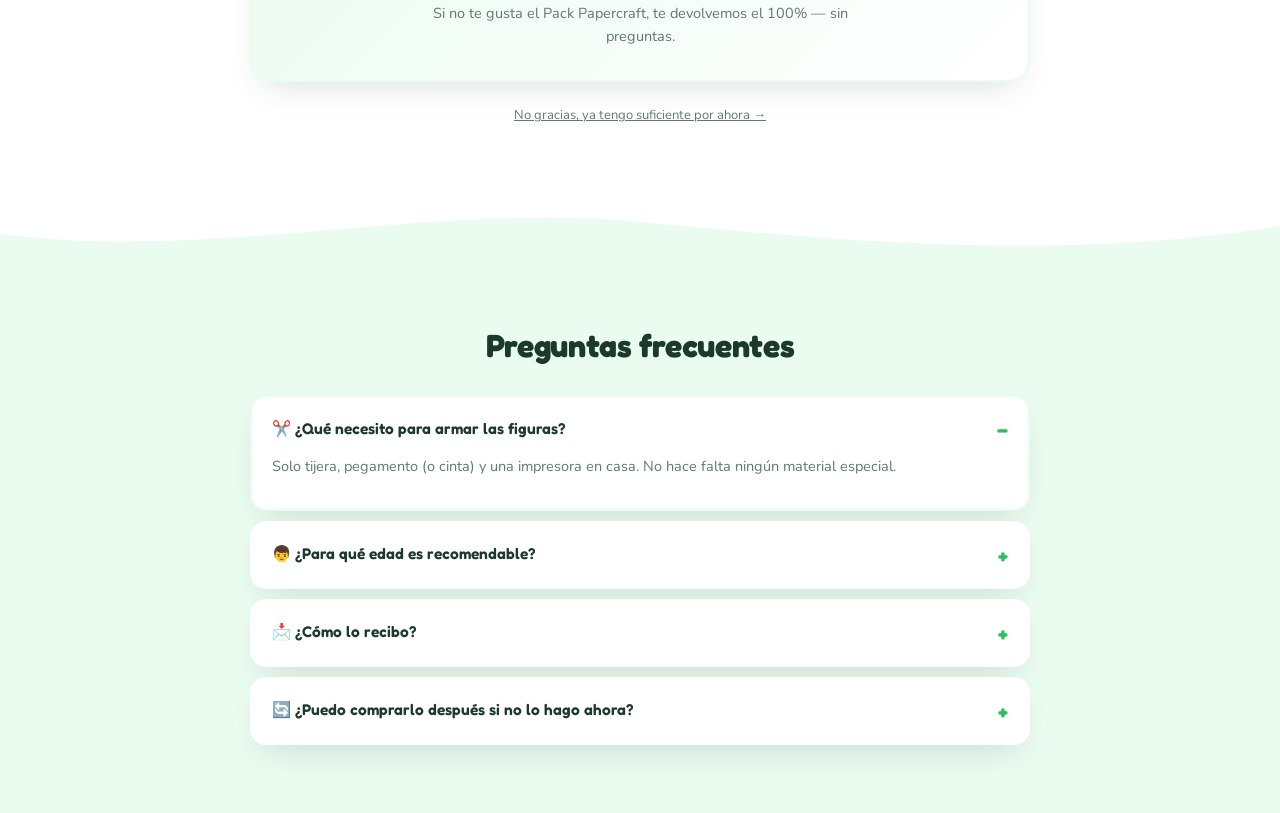
==== commit 8a14b7f1: "Add files via upload" ====
--- a/index.html
+++ b/index.html
@@ -129,7 +129,7 @@
       </div>
       <p class="value-line">Se agrega a tu mismo pedido — no hace falta cargar los datos de nuevo.</p>
 
-      <a href="#" class="cta" id="otoCta">SÍ, QUIERO EL PACK PAPERCRAFT →</a>
+      <a href="https://checkoutkupfy.com/checkout/cmsddnb6n0k5301omvjqjpzex?offer=8ZEAB06" class="cta" id="otoCta">SÍ, QUIERO EL PACK PAPERCRAFT →</a>
       <p class="microcopy">📩 Se descarga junto con tus otros libros, al instante.</p>
       <div class="mini-trust-row">
         <span>🔒 Pago 100% seguro</span>
@@ -240,7 +240,7 @@
         <div class="vs-row today"><span>Precio de hoy</span><span>$8.00</span></div>
       </div>
 
-      <a href="#" class="cta js-oto-cta" style="margin-top:24px;">SÍ, QUIERO EL PACK PAPERCRAFT →</a>
+      <a href="https://checkoutkupfy.com/checkout/cmsddnb6n0k5301omvjqjpzex?offer=8ZEAB06" class="cta js-oto-cta" style="margin-top:24px;">SÍ, QUIERO EL PACK PAPERCRAFT →</a>
       <p class="microcopy">🔒 Pago seguro · Acceso inmediato junto con tus otros libros</p>
 
       <div class="guarantee" style="margin-top:20px;">
@@ -308,11 +308,8 @@
   })();
 
   document.querySelectorAll('#otoCta, .js-oto-cta').forEach(function(btn){
-    btn.addEventListener('click', function(e){
-      e.preventDefault();
+    btn.addEventListener('click', function(){
       if(typeof fbq === 'function'){ fbq('track', 'AddToCart', {content_name: 'Pack Papercraft'}); }
-      // 🔧 Reemplazá este alert por el link real de pago del Pack Papercraft cuando lo tengas creado.
-      alert('Acá va el link de pago del Pack Papercraft (todavía no configurado).');
     });
   });
 </script>
